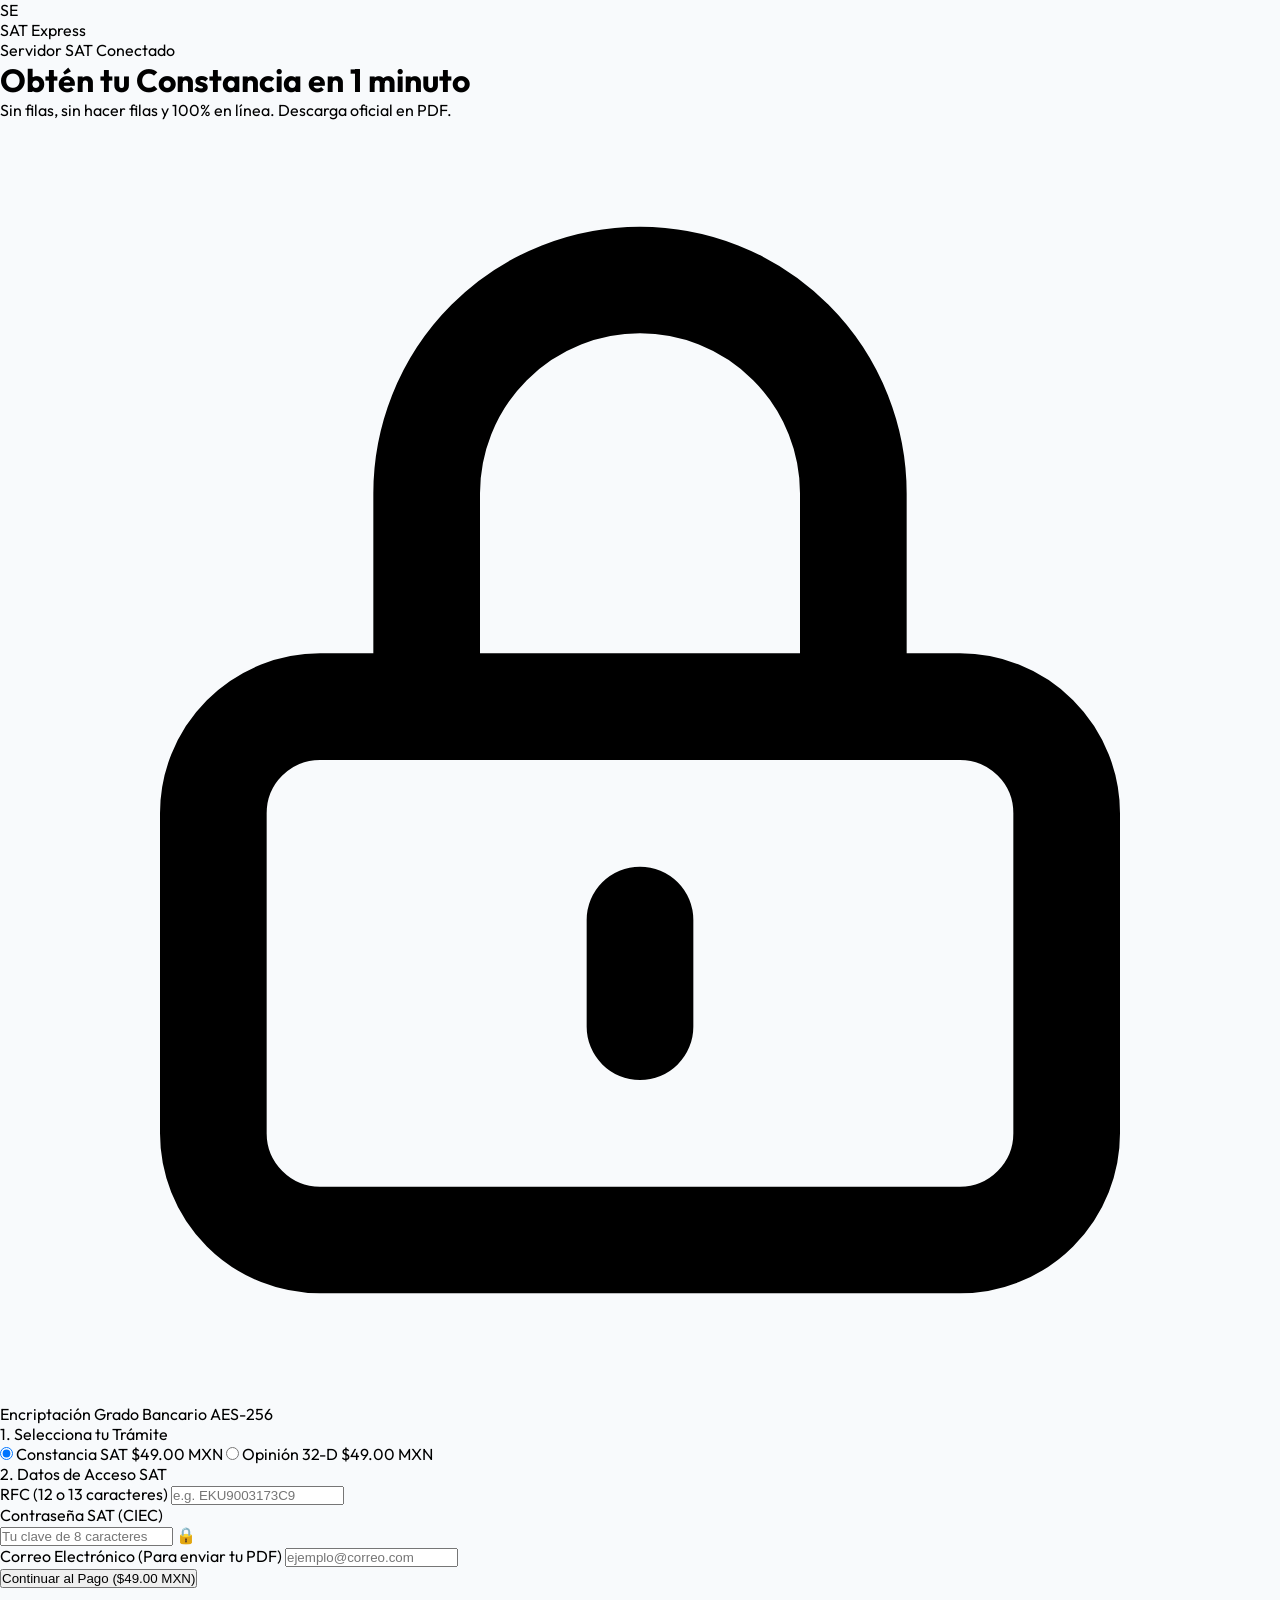
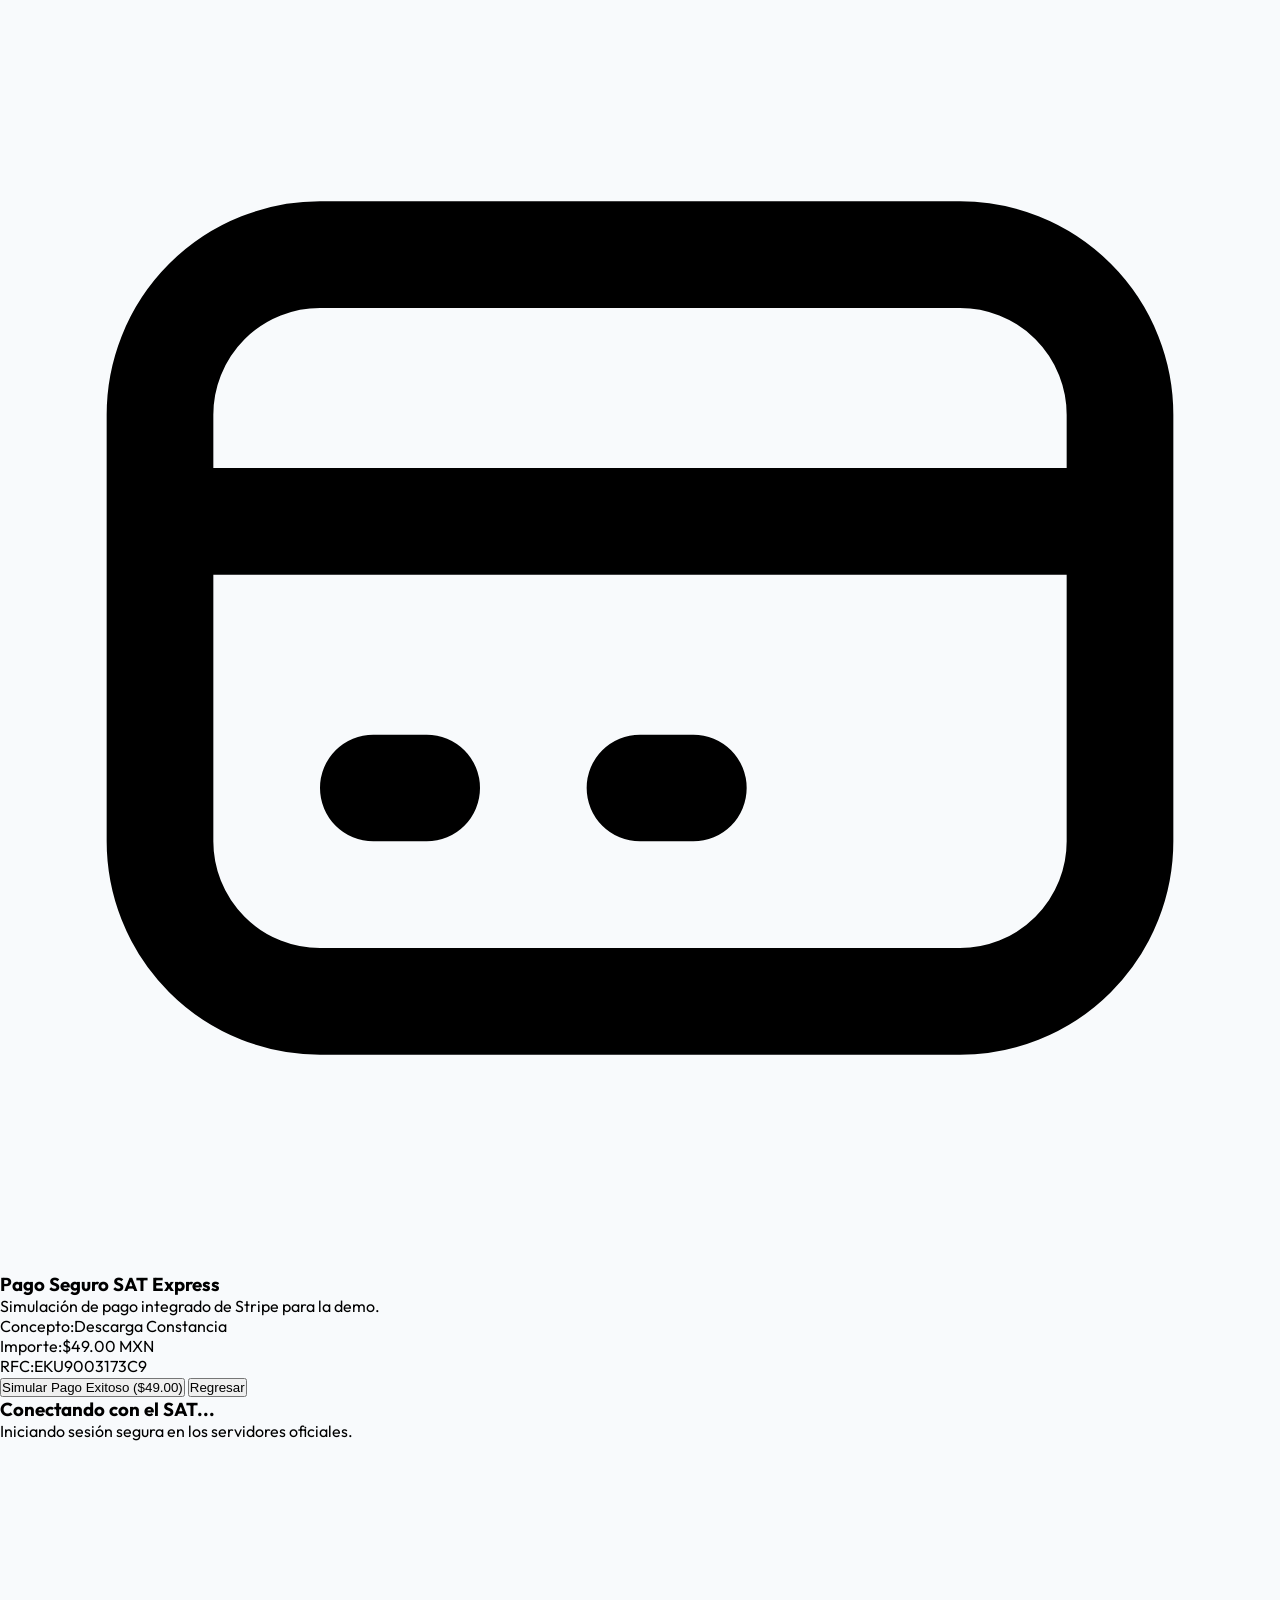
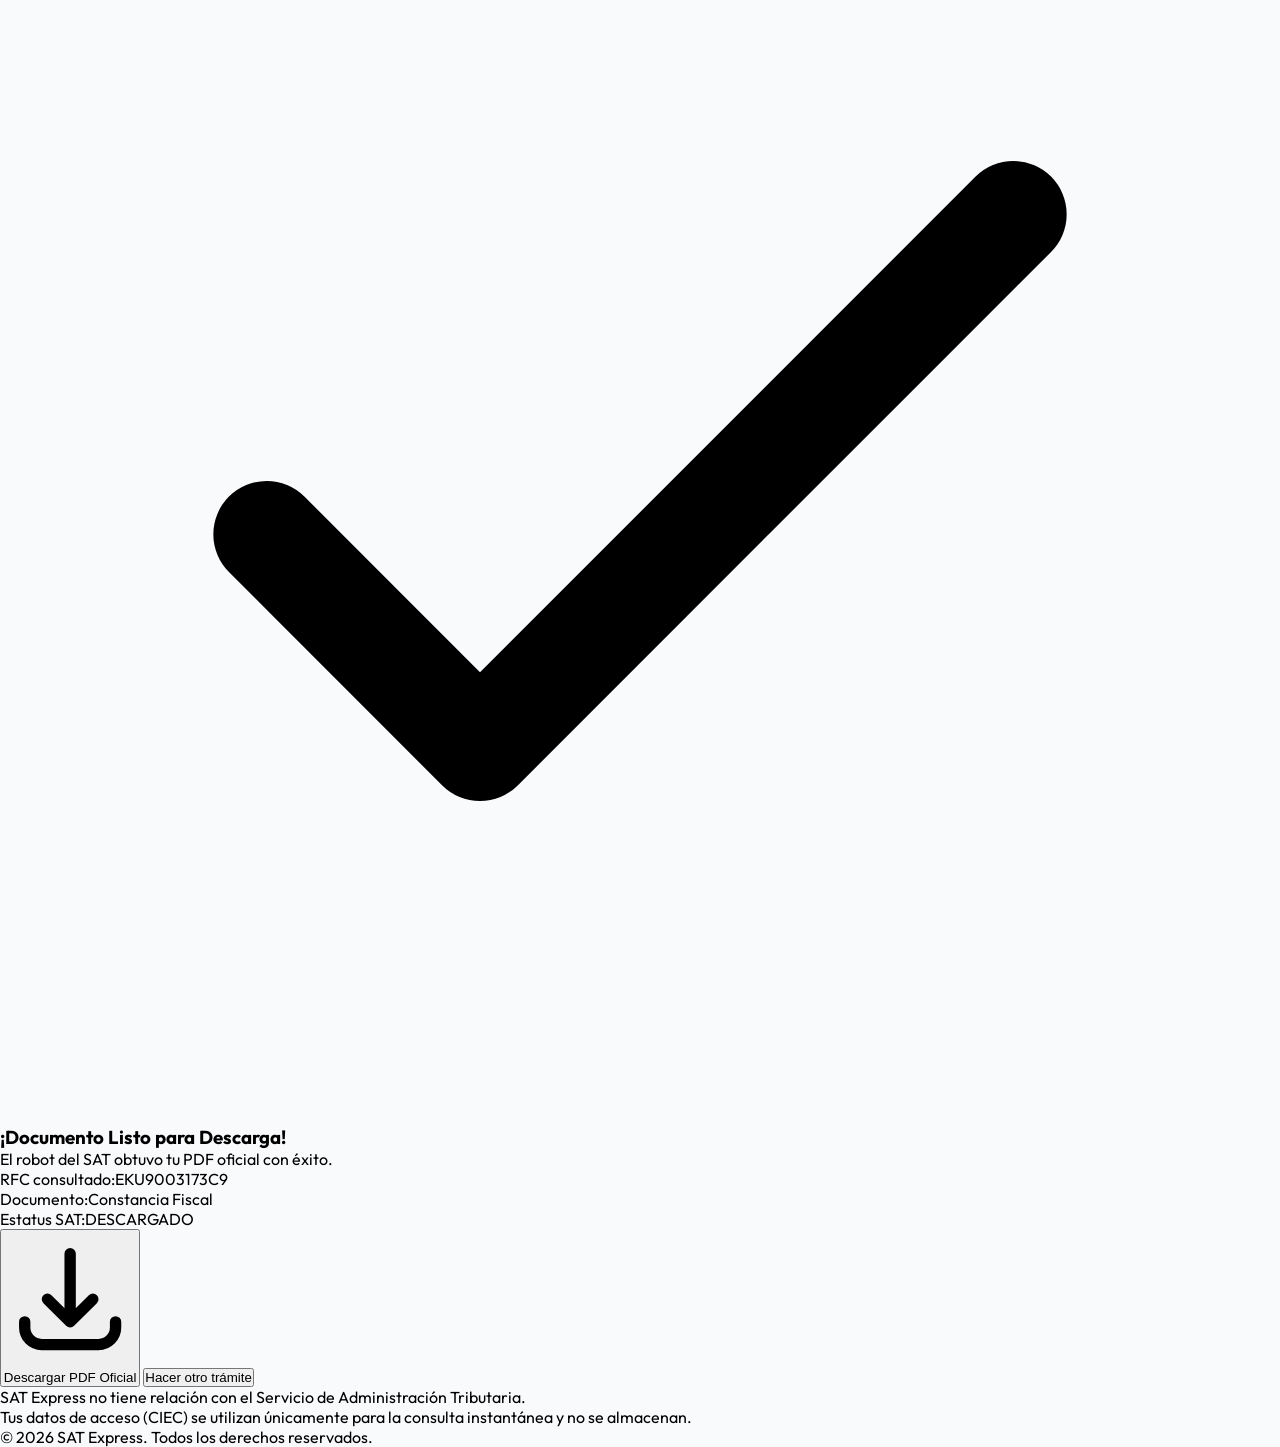
==== sat_express/frontend/index.html @ ab1c5bc6 "Initialize SAT Express B2C mobile-friendly landing and backend service" ====
<!DOCTYPE html>
<html lang="es">
<head>
    <meta charset="UTF-8">
    <meta name="viewport" content="width=device-width, initial-scale=1.0">
    <title>SAT Express - Descarga tu Constancia de Situación Fiscal al instante</title>
    <link href="https://fonts.googleapis.com/css2?family=Outfit:wght@300;400;600;700&display=swap" rel="stylesheet">
    <link rel="stylesheet" href="styles.css">
</head>
<body class="bg-slate-50 text-slate-800 font-sans min-h-screen flex flex-col">

    <!-- Header / Navbar -->
    <header class="bg-white border-b border-slate-200/80 sticky top-0 z-40">
        <div class="max-w-4xl mx-auto px-6 py-4 flex justify-between items-center">
            <div class="flex items-center gap-2">
                <div class="w-8 h-8 rounded-lg bg-blue-900 flex items-center justify-center font-bold text-white text-base">SE</div>
                <span class="font-bold text-slate-900 tracking-tight text-lg">SAT <span class="text-blue-900 font-normal">Express</span></span>
            </div>
            <div class="flex items-center gap-1.5 text-emerald-600 bg-emerald-50 border border-emerald-100 px-3 py-1 rounded-full text-xs font-semibold">
                <span class="w-2 h-2 rounded-full bg-emerald-500 animate-pulse"></span>
                Servidor SAT Conectado
            </div>
        </div>
    </header>

    <!-- Main Container -->
    <main class="flex-1 max-w-lg mx-auto w-full px-6 py-10 flex flex-col justify-center">
        
        <!-- Welcome Hero -->
        <div class="text-center mb-8" id="hero-header">
            <h1 class="text-3xl font-bold text-slate-900 tracking-tight">Obtén tu Constancia en 1 minuto</h1>
            <p class="text-sm text-slate-500 mt-2">Sin filas, sin hacer filas y 100% en línea. Descarga oficial en PDF.</p>
        </div>

        <!-- Wizard Card -->
        <div class="bg-white border border-slate-200/60 rounded-3xl shadow-xl shadow-slate-100 p-6 md:p-8 space-y-6 relative overflow-hidden">
            
            <!-- Secure Badge Banner -->
            <div class="flex items-center justify-center gap-2 text-[10px] text-slate-400 bg-slate-50 border border-slate-100 py-1.5 px-3 rounded-full font-mono">
                <svg class="w-3.5 h-3.5 text-blue-900" fill="none" stroke="currentColor" viewBox="0 0 24 24"><path stroke-linecap="round" stroke-linejoin="round" stroke-width="2" d="M12 15v2m-6 4h12a2 2 0 002-2v-6a2 2 0 00-2-2H6a2 2 0 00-2 2v6a2 2 0 002 2zm10-10V7a4 4 0 00-8 0v4h8z"/></svg>
                Encriptación Grado Bancario AES-256
            </div>

            <!-- Step 1: Select Document and Info -->
            <div id="step-form" class="space-y-4">
                <div class="space-y-2">
                    <label class="text-xs font-semibold text-slate-500 uppercase tracking-wider block">1. Selecciona tu Trámite</label>
                    <div class="grid grid-cols-2 gap-3">
                        <label class="border-2 border-blue-900 bg-blue-50/20 rounded-xl p-3 flex flex-col items-center justify-center cursor-pointer transition text-center select-option" id="label-csf">
                            <input type="radio" name="doc_type" value="csf" checked class="hidden" onchange="toggleDocType('csf')">
                            <span class="font-bold text-slate-950 text-sm">Constancia SAT</span>
                            <span class="text-[10px] text-slate-500 mt-0.5">$49.00 MXN</span>
                        </label>
                        <label class="border border-slate-200 hover:border-blue-900 rounded-xl p-3 flex flex-col items-center justify-center cursor-pointer transition text-center select-option" id="label-opinion">
                            <input type="radio" name="doc_type" value="opinion" class="hidden" onchange="toggleDocType('opinion')">
                            <span class="font-bold text-slate-950 text-sm">Opinión 32-D</span>
                            <span class="text-[10px] text-slate-500 mt-0.5">$49.00 MXN</span>
                        </label>
                    </div>
                </div>

                <div class="space-y-3 pt-2">
                    <label class="text-xs font-semibold text-slate-500 uppercase tracking-wider block">2. Datos de Acceso SAT</label>
                    
                    <div>
                        <label class="text-xs text-slate-600 block mb-1">RFC (12 o 13 caracteres)</label>
                        <input type="text" id="user-rfc" placeholder="e.g. EKU9003173C9" maxlength="13" class="w-full bg-slate-50/50 border border-slate-200 rounded-xl px-4 py-3 text-slate-800 text-sm placeholder-slate-400 focus:outline-none focus:border-blue-900 focus:bg-white transition uppercase font-mono">
                    </div>
                    
                    <div>
                        <label class="text-xs text-slate-600 block mb-1">Contraseña SAT (CIEC)</label>
                        <div class="relative">
                            <input type="password" id="user-ciec" placeholder="Tu clave de 8 caracteres" class="w-full bg-slate-50/50 border border-slate-200 rounded-xl px-4 py-3 text-slate-800 text-sm placeholder-slate-400 focus:outline-none focus:border-blue-900 focus:bg-white transition font-mono">
                            <span class="absolute right-4 top-3 text-slate-400 text-sm" title="Datos encriptados">🔒</span>
                        </div>
                    </div>
                    
                    <div>
                        <label class="text-xs text-slate-600 block mb-1">Correo Electrónico (Para enviar tu PDF)</label>
                        <input type="email" id="user-email" placeholder="ejemplo@correo.com" class="w-full bg-slate-50/50 border border-slate-200 rounded-xl px-4 py-3 text-slate-800 text-sm placeholder-slate-400 focus:outline-none focus:border-blue-900 focus:bg-white transition">
                    </div>
                </div>

                <button onclick="startOrder()" class="w-full py-3.5 bg-blue-900 hover:bg-blue-950 text-white rounded-xl font-semibold text-sm transition shadow-lg shadow-blue-900/10 cursor-pointer block mt-6 text-center">
                    Continuar al Pago ($49.00 MXN)
                </button>
            </div>

            <!-- Step 2: Payment Simulation -->
            <div id="step-payment" class="space-y-6 hidden text-center py-4">
                <div class="w-12 h-12 rounded-full bg-blue-100 flex items-center justify-center mx-auto text-blue-900">
                    <svg class="w-6 h-6" fill="none" stroke="currentColor" viewBox="0 0 24 24"><path stroke-linecap="round" stroke-linejoin="round" stroke-width="2" d="M3 10h18M7 15h1m4 0h1m-7 4h12a3 3 0 003-3V8a3 3 0 00-3-3H6a3 3 0 00-3 3v8a3 3 0 003 3z"/></svg>
                </div>
                <div>
                    <h3 class="font-bold text-slate-900 text-lg">Pago Seguro SAT Express</h3>
                    <p class="text-xs text-slate-400 mt-1">Simulación de pago integrado de Stripe para la demo.</p>
                </div>
                
                <div class="bg-slate-50 border border-slate-200/80 rounded-2xl p-4 text-left font-mono text-xs space-y-2">
                    <div class="flex justify-between"><span class="text-slate-400">Concepto:</span><span class="text-slate-800 font-bold" id="pay-concept">Descarga Constancia</span></div>
                    <div class="flex justify-between"><span class="text-slate-400">Importe:</span><span class="text-emerald-600 font-bold">$49.00 MXN</span></div>
                    <div class="flex justify-between"><span class="text-slate-400">RFC:</span><span class="text-slate-800" id="pay-rfc">EKU9003173C9</span></div>
                </div>

                <div class="space-y-2">
                    <button onclick="triggerPayment()" class="w-full py-3.5 bg-emerald-600 hover:bg-emerald-700 text-white rounded-xl font-semibold text-sm transition shadow-lg shadow-emerald-600/10 cursor-pointer">
                        Simular Pago Exitoso ($49.00)
                    </button>
                    <button onclick="cancelPayment()" class="w-full py-2.5 bg-transparent hover:bg-slate-100 text-slate-500 rounded-xl text-xs font-semibold transition cursor-pointer">
                        Regresar
                    </button>
                </div>
            </div>

            <!-- Step 3: Loading Progress -->
            <div id="step-progress" class="space-y-6 hidden text-center py-6">
                <!-- Spinner -->
                <div class="w-14 h-14 border-4 border-slate-200 border-t-blue-900 rounded-full animate-spin mx-auto"></div>
                
                <div class="space-y-2">
                    <h3 class="font-bold text-slate-900 text-base" id="progress-title">Conectando con el SAT...</h3>
                    <p class="text-xs text-slate-400" id="progress-desc">Iniciando sesión segura en los servidores oficiales.</p>
                </div>
                
                <!-- Simple status bar -->
                <div class="w-full bg-slate-100 rounded-full h-1.5 overflow-hidden">
                    <div id="progress-bar" class="bg-blue-900 h-full w-1/4 transition-all duration-700"></div>
                </div>
            </div>

            <!-- Step 4: Download Ready -->
            <div id="step-success" class="space-y-6 hidden text-center py-4">
                <div class="w-12 h-12 rounded-full bg-emerald-100 flex items-center justify-center mx-auto text-emerald-600">
                    <svg class="w-6 h-6" fill="none" stroke="currentColor" viewBox="0 0 24 24"><path stroke-linecap="round" stroke-linejoin="round" stroke-width="2" d="M5 13l4 4L19 7"/></svg>
                </div>
                <div>
                    <h3 class="font-bold text-slate-900 text-lg">¡Documento Listo para Descarga!</h3>
                    <p class="text-xs text-slate-400 mt-1">El robot del SAT obtuvo tu PDF oficial con éxito.</p>
                </div>

                <div class="bg-slate-50 border border-slate-200/80 rounded-2xl p-4 text-left font-mono text-xs space-y-2">
                    <div class="flex justify-between"><span class="text-slate-400">RFC consultado:</span><span class="text-slate-800" id="success-rfc">EKU9003173C9</span></div>
                    <div class="flex justify-between"><span class="text-slate-400">Documento:</span><span class="text-slate-800 font-bold" id="success-doc">Constancia Fiscal</span></div>
                    <div class="flex justify-between"><span class="text-slate-400">Estatus SAT:</span><span class="text-emerald-600 font-bold">DESCARGADO</span></div>
                </div>

                <div class="space-y-2">
                    <button onclick="downloadResultPdf()" class="w-full py-3.5 bg-blue-900 hover:bg-blue-950 text-white rounded-xl font-semibold text-sm transition shadow-lg shadow-blue-900/10 cursor-pointer flex items-center justify-center gap-2">
                        <svg class="w-4 h-4" fill="none" stroke="currentColor" viewBox="0 0 24 24"><path stroke-linecap="round" stroke-linejoin="round" stroke-width="2" d="M4 16v1a3 3 0 003 3h10a3 3 0 003-3v-1m-4-4l-4 4m0 0l-4-4m4 4V4"/></svg>
                        Descargar PDF Oficial
                    </button>
                    <button onclick="restartFlow()" class="w-full py-2.5 bg-transparent hover:bg-slate-100 text-slate-500 rounded-xl text-xs font-semibold transition cursor-pointer">
                        Hacer otro trámite
                    </button>
                </div>
            </div>

        </div>

        <!-- Footer / Privacy -->
        <footer class="mt-8 text-center text-[10px] text-slate-400 space-y-1">
            <p>SAT Express no tiene relación con el Servicio de Administración Tributaria.</p>
            <p>Tus datos de acceso (CIEC) se utilizan únicamente para la consulta instantánea y no se almacenan.</p>
            <p>&copy; 2026 SAT Express. Todos los derechos reservados.</p>
        </footer>

    </main>

    <script src="app.js"></script>
</body>
</html>
---- sat_express/frontend/styles.css ----
/* General styles for SAT Express - Premium B2C light theme */
:root {
    --font-sans: 'Outfit', -apple-system, BlinkMacSystemFont, "Segoe UI", Roboto, Helvetica, Arial, sans-serif;
}

* {
    box-sizing: border-box;
    margin: 0;
    padding: 0;
}

body {
    font-family: var(--font-sans);
    -webkit-font-smoothing: antialiased;
    background-color: #f8fafc;
}

/* Glass card layout for Fintech feel */
.glass-card {
    background: #ffffff;
    border-radius: 24px;
    transition: all 0.3s ease;
}

.select-option {
    border-color: #e2e8f0;
}

.select-option:hover {
    border-color: #1e3a8a;
    background-color: #f8fafc;
}

/* Spinner custom animation */
@keyframes spin {
    to { transform: rotate(360deg); }
}
.animate-spin {
    animation: spin 1s linear infinite;
}
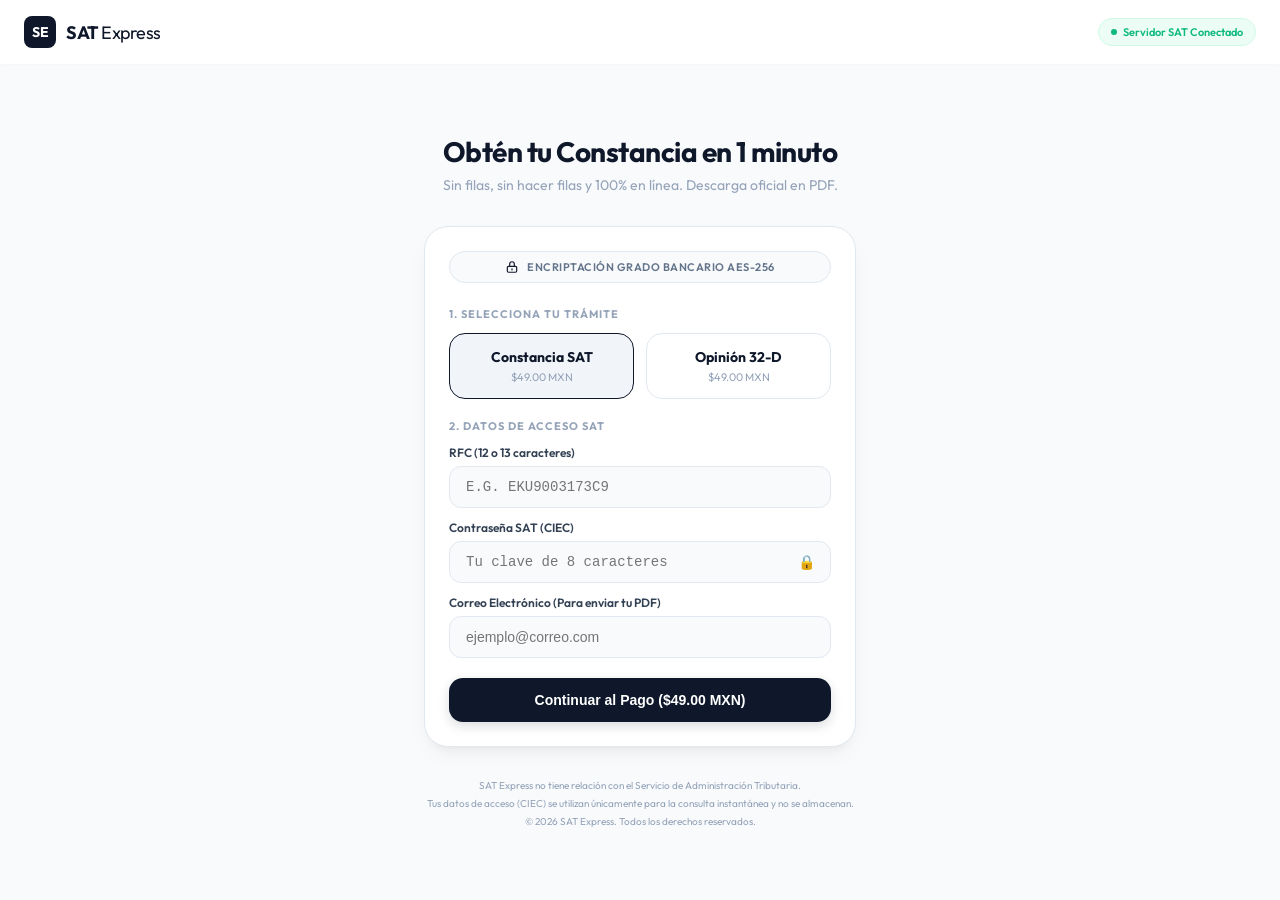
==== commit fe10ef22: "Fix SAT Express design layout by implementing premium Custom Vanilla CSS and absolute SVG dimensions" ====
--- a/sat_express/frontend/index.html
+++ b/sat_express/frontend/index.html
@@ -7,149 +7,147 @@
     <link href="https://fonts.googleapis.com/css2?family=Outfit:wght@300;400;600;700&display=swap" rel="stylesheet">
     <link rel="stylesheet" href="styles.css">
 </head>
-<body class="bg-slate-50 text-slate-800 font-sans min-h-screen flex flex-col">
+<body>
 
     <!-- Header / Navbar -->
-    <header class="bg-white border-b border-slate-200/80 sticky top-0 z-40">
-        <div class="max-w-4xl mx-auto px-6 py-4 flex justify-between items-center">
-            <div class="flex items-center gap-2">
-                <div class="w-8 h-8 rounded-lg bg-blue-900 flex items-center justify-center font-bold text-white text-base">SE</div>
-                <span class="font-bold text-slate-900 tracking-tight text-lg">SAT <span class="text-blue-900 font-normal">Express</span></span>
+    <header class="header">
+        <div class="header-container">
+            <div class="logo-area">
+                <div class="logo-icon">SE</div>
+                <span class="logo-text">SAT <span class="logo-subtext">Express</span></span>
             </div>
-            <div class="flex items-center gap-1.5 text-emerald-600 bg-emerald-50 border border-emerald-100 px-3 py-1 rounded-full text-xs font-semibold">
-                <span class="w-2 h-2 rounded-full bg-emerald-500 animate-pulse"></span>
+            <div class="status-badge">
+                <span class="status-dot"></span>
                 Servidor SAT Conectado
             </div>
         </div>
     </header>
 
     <!-- Main Container -->
-    <main class="flex-1 max-w-lg mx-auto w-full px-6 py-10 flex flex-col justify-center">
+    <main class="main-content">
         
         <!-- Welcome Hero -->
-        <div class="text-center mb-8" id="hero-header">
-            <h1 class="text-3xl font-bold text-slate-900 tracking-tight">Obtén tu Constancia en 1 minuto</h1>
-            <p class="text-sm text-slate-500 mt-2">Sin filas, sin hacer filas y 100% en línea. Descarga oficial en PDF.</p>
+        <div class="hero" id="hero-header">
+            <h1>Obtén tu Constancia en 1 minuto</h1>
+            <p>Sin filas, sin hacer filas y 100% en línea. Descarga oficial en PDF.</p>
         </div>
 
         <!-- Wizard Card -->
-        <div class="bg-white border border-slate-200/60 rounded-3xl shadow-xl shadow-slate-100 p-6 md:p-8 space-y-6 relative overflow-hidden">
+        <div class="wizard-card">
             
             <!-- Secure Badge Banner -->
-            <div class="flex items-center justify-center gap-2 text-[10px] text-slate-400 bg-slate-50 border border-slate-100 py-1.5 px-3 rounded-full font-mono">
-                <svg class="w-3.5 h-3.5 text-blue-900" fill="none" stroke="currentColor" viewBox="0 0 24 24"><path stroke-linecap="round" stroke-linejoin="round" stroke-width="2" d="M12 15v2m-6 4h12a2 2 0 002-2v-6a2 2 0 00-2-2H6a2 2 0 00-2 2v6a2 2 0 002 2zm10-10V7a4 4 0 00-8 0v4h8z"/></svg>
+            <div class="secure-banner">
+                <svg class="icon-secure" fill="none" stroke="currentColor" viewBox="0 0 24 24"><path stroke-linecap="round" stroke-linejoin="round" stroke-width="2" d="M12 15v2m-6 4h12a2 2 0 002-2v-6a2 2 0 00-2-2H6a2 2 0 00-2 2v6a2 2 0 002 2zm10-10V7a4 4 0 00-8 0v4h8z"/></svg>
                 Encriptación Grado Bancario AES-256
             </div>
 
             <!-- Step 1: Select Document and Info -->
-            <div id="step-form" class="space-y-4">
-                <div class="space-y-2">
-                    <label class="text-xs font-semibold text-slate-500 uppercase tracking-wider block">1. Selecciona tu Trámite</label>
-                    <div class="grid grid-cols-2 gap-3">
-                        <label class="border-2 border-blue-900 bg-blue-50/20 rounded-xl p-3 flex flex-col items-center justify-center cursor-pointer transition text-center select-option" id="label-csf">
-                            <input type="radio" name="doc_type" value="csf" checked class="hidden" onchange="toggleDocType('csf')">
-                            <span class="font-bold text-slate-950 text-sm">Constancia SAT</span>
-                            <span class="text-[10px] text-slate-500 mt-0.5">$49.00 MXN</span>
+            <div id="step-form" class="step-container">
+                <div class="form-group">
+                    <label class="group-title">1. Selecciona tu Trámite</label>
+                    <div class="grid-options">
+                        <label class="select-option active" id="label-csf">
+                            <input type="radio" name="doc_type" value="csf" checked onchange="toggleDocType('csf')">
+                            <span class="option-title">Constancia SAT</span>
+                            <span class="option-price">$49.00 MXN</span>
                         </label>
-                        <label class="border border-slate-200 hover:border-blue-900 rounded-xl p-3 flex flex-col items-center justify-center cursor-pointer transition text-center select-option" id="label-opinion">
-                            <input type="radio" name="doc_type" value="opinion" class="hidden" onchange="toggleDocType('opinion')">
-                            <span class="font-bold text-slate-950 text-sm">Opinión 32-D</span>
-                            <span class="text-[10px] text-slate-500 mt-0.5">$49.00 MXN</span>
+                        <label class="select-option" id="label-opinion">
+                            <input type="radio" name="doc_type" value="opinion" onchange="toggleDocType('opinion')">
+                            <span class="option-title">Opinión 32-D</span>
+                            <span class="option-price">$49.00 MXN</span>
                         </label>
                     </div>
                 </div>
 
-                <div class="space-y-3 pt-2">
-                    <label class="text-xs font-semibold text-slate-500 uppercase tracking-wider block">2. Datos de Acceso SAT</label>
+                <div class="form-group">
+                    <label class="group-title">2. Datos de Acceso SAT</label>
                     
-                    <div>
-                        <label class="text-xs text-slate-600 block mb-1">RFC (12 o 13 caracteres)</label>
-                        <input type="text" id="user-rfc" placeholder="e.g. EKU9003173C9" maxlength="13" class="w-full bg-slate-50/50 border border-slate-200 rounded-xl px-4 py-3 text-slate-800 text-sm placeholder-slate-400 focus:outline-none focus:border-blue-900 focus:bg-white transition uppercase font-mono">
+                    <div class="input-field">
+                        <label>RFC (12 o 13 caracteres)</label>
+                        <input type="text" id="user-rfc" placeholder="e.g. EKU9003173C9" maxlength="13" class="input-text uppercase font-mono">
                     </div>
                     
-                    <div>
-                        <label class="text-xs text-slate-600 block mb-1">Contraseña SAT (CIEC)</label>
-                        <div class="relative">
-                            <input type="password" id="user-ciec" placeholder="Tu clave de 8 caracteres" class="w-full bg-slate-50/50 border border-slate-200 rounded-xl px-4 py-3 text-slate-800 text-sm placeholder-slate-400 focus:outline-none focus:border-blue-900 focus:bg-white transition font-mono">
-                            <span class="absolute right-4 top-3 text-slate-400 text-sm" title="Datos encriptados">🔒</span>
+                    <div class="input-field">
+                        <label>Contraseña SAT (CIEC)</label>
+                        <div class="password-wrapper">
+                            <input type="password" id="user-ciec" placeholder="Tu clave de 8 caracteres" class="input-text font-mono">
+                            <span class="lock-icon">🔒</span>
                         </div>
                     </div>
                     
-                    <div>
-                        <label class="text-xs text-slate-600 block mb-1">Correo Electrónico (Para enviar tu PDF)</label>
-                        <input type="email" id="user-email" placeholder="ejemplo@correo.com" class="w-full bg-slate-50/50 border border-slate-200 rounded-xl px-4 py-3 text-slate-800 text-sm placeholder-slate-400 focus:outline-none focus:border-blue-900 focus:bg-white transition">
+                    <div class="input-field">
+                        <label>Correo Electrónico (Para enviar tu PDF)</label>
+                        <input type="email" id="user-email" placeholder="ejemplo@correo.com" class="input-text">
                     </div>
                 </div>
 
-                <button onclick="startOrder()" class="w-full py-3.5 bg-blue-900 hover:bg-blue-950 text-white rounded-xl font-semibold text-sm transition shadow-lg shadow-blue-900/10 cursor-pointer block mt-6 text-center">
+                <button onclick="startOrder()" class="btn btn-primary">
                     Continuar al Pago ($49.00 MXN)
                 </button>
             </div>
 
             <!-- Step 2: Payment Simulation -->
-            <div id="step-payment" class="space-y-6 hidden text-center py-4">
-                <div class="w-12 h-12 rounded-full bg-blue-100 flex items-center justify-center mx-auto text-blue-900">
-                    <svg class="w-6 h-6" fill="none" stroke="currentColor" viewBox="0 0 24 24"><path stroke-linecap="round" stroke-linejoin="round" stroke-width="2" d="M3 10h18M7 15h1m4 0h1m-7 4h12a3 3 0 003-3V8a3 3 0 00-3-3H6a3 3 0 00-3 3v8a3 3 0 003 3z"/></svg>
+            <div id="step-payment" class="step-container hidden text-center">
+                <div class="payment-icon-wrapper">
+                    <svg class="icon-large" fill="none" stroke="currentColor" viewBox="0 0 24 24"><path stroke-linecap="round" stroke-linejoin="round" stroke-width="2" d="M3 10h18M7 15h1m4 0h1m-7 4h12a3 3 0 003-3V8a3 3 0 00-3-3H6a3 3 0 00-3 3v8a3 3 0 003 3z"/></svg>
                 </div>
-                <div>
-                    <h3 class="font-bold text-slate-900 text-lg">Pago Seguro SAT Express</h3>
-                    <p class="text-xs text-slate-400 mt-1">Simulación de pago integrado de Stripe para la demo.</p>
+                <div class="step-header">
+                    <h3>Pago Seguro SAT Express</h3>
+                    <p>Simulación de pago integrado de Stripe para la demo.</p>
                 </div>
                 
-                <div class="bg-slate-50 border border-slate-200/80 rounded-2xl p-4 text-left font-mono text-xs space-y-2">
-                    <div class="flex justify-between"><span class="text-slate-400">Concepto:</span><span class="text-slate-800 font-bold" id="pay-concept">Descarga Constancia</span></div>
-                    <div class="flex justify-between"><span class="text-slate-400">Importe:</span><span class="text-emerald-600 font-bold">$49.00 MXN</span></div>
-                    <div class="flex justify-between"><span class="text-slate-400">RFC:</span><span class="text-slate-800" id="pay-rfc">EKU9003173C9</span></div>
+                <div class="summary-box font-mono">
+                    <div class="summary-row"><span class="label">Concepto:</span><span class="val font-bold" id="pay-concept">Descarga Constancia</span></div>
+                    <div class="summary-row"><span class="label">Importe:</span><span class="val text-emerald font-bold">$49.00 MXN</span></div>
+                    <div class="summary-row"><span class="label">RFC:</span><span class="val" id="pay-rfc">EKU9003173C9</span></div>
                 </div>
 
-                <div class="space-y-2">
-                    <button onclick="triggerPayment()" class="w-full py-3.5 bg-emerald-600 hover:bg-emerald-700 text-white rounded-xl font-semibold text-sm transition shadow-lg shadow-emerald-600/10 cursor-pointer">
+                <div class="action-buttons">
+                    <button onclick="triggerPayment()" class="btn btn-success">
                         Simular Pago Exitoso ($49.00)
                     </button>
-                    <button onclick="cancelPayment()" class="w-full py-2.5 bg-transparent hover:bg-slate-100 text-slate-500 rounded-xl text-xs font-semibold transition cursor-pointer">
+                    <button onclick="cancelPayment()" class="btn btn-link">
                         Regresar
                     </button>
                 </div>
             </div>
 
             <!-- Step 3: Loading Progress -->
-            <div id="step-progress" class="space-y-6 hidden text-center py-6">
-                <!-- Spinner -->
-                <div class="w-14 h-14 border-4 border-slate-200 border-t-blue-900 rounded-full animate-spin mx-auto"></div>
+            <div id="step-progress" class="step-container hidden text-center py-6">
+                <div class="spinner"></div>
                 
-                <div class="space-y-2">
-                    <h3 class="font-bold text-slate-900 text-base" id="progress-title">Conectando con el SAT...</h3>
-                    <p class="text-xs text-slate-400" id="progress-desc">Iniciando sesión segura en los servidores oficiales.</p>
+                <div class="step-header">
+                    <h3 id="progress-title">Conectando con el SAT...</h3>
+                    <p id="progress-desc">Iniciando sesión segura en los servidores oficiales.</p>
                 </div>
                 
-                <!-- Simple status bar -->
-                <div class="w-full bg-slate-100 rounded-full h-1.5 overflow-hidden">
-                    <div id="progress-bar" class="bg-blue-900 h-full w-1/4 transition-all duration-700"></div>
+                <div class="progress-track">
+                    <div id="progress-bar" class="progress-fill"></div>
                 </div>
             </div>
 
             <!-- Step 4: Download Ready -->
-            <div id="step-success" class="space-y-6 hidden text-center py-4">
-                <div class="w-12 h-12 rounded-full bg-emerald-100 flex items-center justify-center mx-auto text-emerald-600">
-                    <svg class="w-6 h-6" fill="none" stroke="currentColor" viewBox="0 0 24 24"><path stroke-linecap="round" stroke-linejoin="round" stroke-width="2" d="M5 13l4 4L19 7"/></svg>
+            <div id="step-success" class="step-container hidden text-center">
+                <div class="success-icon-wrapper">
+                    <svg class="icon-large" fill="none" stroke="currentColor" viewBox="0 0 24 24"><path stroke-linecap="round" stroke-linejoin="round" stroke-width="2" d="M5 13l4 4L19 7"/></svg>
                 </div>
-                <div>
-                    <h3 class="font-bold text-slate-900 text-lg">¡Documento Listo para Descarga!</h3>
-                    <p class="text-xs text-slate-400 mt-1">El robot del SAT obtuvo tu PDF oficial con éxito.</p>
+                <div class="step-header">
+                    <h3>¡Documento Listo para Descarga!</h3>
+                    <p>El robot del SAT obtuvo tu PDF oficial con éxito.</p>
                 </div>
 
-                <div class="bg-slate-50 border border-slate-200/80 rounded-2xl p-4 text-left font-mono text-xs space-y-2">
-                    <div class="flex justify-between"><span class="text-slate-400">RFC consultado:</span><span class="text-slate-800" id="success-rfc">EKU9003173C9</span></div>
-                    <div class="flex justify-between"><span class="text-slate-400">Documento:</span><span class="text-slate-800 font-bold" id="success-doc">Constancia Fiscal</span></div>
-                    <div class="flex justify-between"><span class="text-slate-400">Estatus SAT:</span><span class="text-emerald-600 font-bold">DESCARGADO</span></div>
+                <div class="summary-box font-mono">
+                    <div class="summary-row"><span class="label">RFC consultado:</span><span class="val" id="success-rfc">EKU9003173C9</span></div>
+                    <div class="summary-row"><span class="label">Documento:</span><span class="val font-bold" id="success-doc">Constancia Fiscal</span></div>
+                    <div class="summary-row"><span class="label">Estatus SAT:</span><span class="val text-emerald font-bold">DESCARGADO</span></div>
                 </div>
 
-                <div class="space-y-2">
-                    <button onclick="downloadResultPdf()" class="w-full py-3.5 bg-blue-900 hover:bg-blue-950 text-white rounded-xl font-semibold text-sm transition shadow-lg shadow-blue-900/10 cursor-pointer flex items-center justify-center gap-2">
-                        <svg class="w-4 h-4" fill="none" stroke="currentColor" viewBox="0 0 24 24"><path stroke-linecap="round" stroke-linejoin="round" stroke-width="2" d="M4 16v1a3 3 0 003 3h10a3 3 0 003-3v-1m-4-4l-4 4m0 0l-4-4m4 4V4"/></svg>
+                <div class="action-buttons">
+                    <button onclick="downloadResultPdf()" class="btn btn-primary btn-icon">
+                        <svg class="icon-small" fill="none" stroke="currentColor" viewBox="0 0 24 24"><path stroke-linecap="round" stroke-linejoin="round" stroke-width="2" d="M4 16v1a3 3 0 003 3h10a3 3 0 003-3v-1m-4-4l-4 4m0 0l-4-4m4 4V4"/></svg>
                         Descargar PDF Oficial
                     </button>
-                    <button onclick="restartFlow()" class="w-full py-2.5 bg-transparent hover:bg-slate-100 text-slate-500 rounded-xl text-xs font-semibold transition cursor-pointer">
+                    <button onclick="restartFlow()" class="btn btn-link">
                         Hacer otro trámite
                     </button>
                 </div>
@@ -158,7 +156,7 @@
         </div>
 
         <!-- Footer / Privacy -->
-        <footer class="mt-8 text-center text-[10px] text-slate-400 space-y-1">
+        <footer class="footer">
             <p>SAT Express no tiene relación con el Servicio de Administración Tributaria.</p>
             <p>Tus datos de acceso (CIEC) se utilizan únicamente para la consulta instantánea y no se almacenan.</p>
             <p>&copy; 2026 SAT Express. Todos los derechos reservados.</p>
@@ -168,4 +166,4 @@
 
     <script src="app.js"></script>
 </body>
-</html>
+</html>
--- a/sat_express/frontend/styles.css
+++ b/sat_express/frontend/styles.css
@@ -1,6 +1,17 @@
-/* General styles for SAT Express - Premium B2C light theme */
+/* SAT Express - Premium B2C Custom Vanilla CSS */
+
 :root {
     --font-sans: 'Outfit', -apple-system, BlinkMacSystemFont, "Segoe UI", Roboto, Helvetica, Arial, sans-serif;
+    --color-primary: #0f172a;
+    --color-primary-hover: #1e293b;
+    --color-success: #10b981;
+    --color-success-hover: #059669;
+    --color-bg: #f8fafc;
+    --color-card: #ffffff;
+    --color-border: #e2e8f0;
+    --color-text: #334155;
+    --color-text-dark: #0f172a;
+    --color-text-light: #94a3b8;
 }
 
 * {
@@ -11,30 +22,449 @@
 
 body {
     font-family: var(--font-sans);
+    background-color: var(--color-bg);
+    color: var(--color-text);
     -webkit-font-smoothing: antialiased;
+    min-height: 100vh;
+    display: flex;
+    flex-direction: column;
+}
+
+/* Header Styles */
+.header {
+    background-color: var(--color-card);
+    border-b: 1px solid var(--color-border);
+    padding: 16px 24px;
+    position: sticky;
+    top: 0;
+    z-index: 40;
+    box-shadow: 0 1px 3px rgba(0, 0, 0, 0.02);
+}
+
+.header-container {
+    max-w: 480px;
+    margin: 0 auto;
+    display: flex;
+    justify-content: space-between;
+    align-items: center;
+}
+
+.logo-area {
+    display: flex;
+    align-items: center;
+    gap: 10px;
+}
+
+.logo-icon {
+    width: 32px;
+    height: 32px;
+    background-color: var(--color-primary);
+    border-radius: 8px;
+    display: flex;
+    align-items: center;
+    justify-content: center;
+    font-weight: 700;
+    color: #ffffff;
+    font-size: 14px;
+}
+
+.logo-text {
+    font-weight: 700;
+    color: var(--color-text-dark);
+    font-size: 18px;
+    letter-spacing: -0.5px;
+}
+
+.logo-subtext {
+    color: var(--color-primary);
+    font-weight: 400;
+}
+
+.status-badge {
+    display: flex;
+    align-items: center;
+    gap: 6px;
+    background-color: #ecfdf5;
+    border: 1px solid #d1fae5;
+    padding: 6px 12px;
+    border-radius: 9999px;
+    font-size: 11px;
+    font-weight: 600;
+    color: var(--color-success);
+}
+
+.status-dot {
+    width: 6px;
+    height: 6px;
+    background-color: var(--color-success);
+    border-radius: 50%;
+    display: inline-block;
+    animation: pulse 2s infinite;
+}
+
+@keyframes pulse {
+    0% { opacity: 0.4; }
+    50% { opacity: 1; }
+    100% { opacity: 0.4; }
+}
+
+/* Main Content & Hero */
+.main-content {
+    flex: 1;
+    max-width: 480px;
+    width: 100%;
+    margin: 0 auto;
+    padding: 40px 24px;
+    display: flex;
+    flex-direction: column;
+    justify-content: center;
+}
+
+.hero {
+    text-align: center;
+    margin-bottom: 32px;
+}
+
+.hero h1 {
+    font-size: 28px;
+    font-weight: 700;
+    color: var(--color-text-dark);
+    letter-spacing: -0.5px;
+    line-height: 1.2;
+}
+
+.hero p {
+    font-size: 14px;
+    color: var(--color-text-light);
+    margin-top: 8px;
+}
+
+/* Wizard Card */
+.wizard-card {
+    background-color: var(--color-card);
+    border: 1px solid var(--color-border);
+    border-radius: 24px;
+    box-shadow: 0 10px 25px -5px rgba(0, 0, 0, 0.05), 0 8px 10px -6px rgba(0, 0, 0, 0.05);
+    padding: 24px;
+    display: flex;
+    flex-direction: column;
+    gap: 24px;
+}
+
+/* Secure Banner */
+.secure-banner {
+    display: flex;
+    align-items: center;
+    justify-content: center;
+    gap: 8px;
+    font-size: 11px;
+    font-weight: 600;
+    color: #64748b;
     background-color: #f8fafc;
-}
-
-/* Glass card layout for Fintech feel */
-.glass-card {
-    background: #ffffff;
-    border-radius: 24px;
-    transition: all 0.3s ease;
+    border: 1px solid var(--color-border);
+    padding: 8px 16px;
+    border-radius: 9999px;
+    text-transform: uppercase;
+    letter-spacing: 0.5px;
+}
+
+.icon-secure {
+    width: 14px;
+    height: 14px;
+    color: var(--color-primary);
+}
+
+/* Form Styles */
+.step-container {
+    display: flex;
+    flex-direction: column;
+    gap: 20px;
+}
+
+.hidden {
+    display: none !important;
+}
+
+.form-group {
+    display: flex;
+    flex-direction: column;
+    gap: 12px;
+}
+
+.group-title {
+    font-size: 11px;
+    font-weight: 700;
+    color: var(--color-text-light);
+    text-transform: uppercase;
+    letter-spacing: 1px;
+}
+
+/* Custom Radio Option Grid */
+.grid-options {
+    display: grid;
+    grid-template-columns: 1fr 1fr;
+    gap: 12px;
 }
 
 .select-option {
-    border-color: #e2e8f0;
-}
-
-.select-option:hover {
-    border-color: #1e3a8a;
+    border: 1.5px solid var(--color-border);
+    border-radius: 16px;
+    padding: 14px;
+    display: flex;
+    flex-direction: column;
+    align-items: center;
+    justify-content: center;
+    cursor: pointer;
+    transition: all 0.2s ease;
+    user-select: none;
+}
+
+.select-option input[type="radio"] {
+    display: none;
+}
+
+.select-option.active {
+    border-color: var(--color-primary);
+    background-color: #f1f5f9;
+}
+
+.option-title {
+    font-size: 14px;
+    font-weight: 700;
+    color: var(--color-text-dark);
+}
+
+.option-price {
+    font-size: 11px;
+    color: var(--color-text-light);
+    margin-top: 4px;
+}
+
+/* Input Fields */
+.input-field {
+    display: flex;
+    flex-direction: column;
+    gap: 6px;
+}
+
+.input-field label {
+    font-size: 12px;
+    font-weight: 600;
+    color: var(--color-text);
+}
+
+.input-text {
+    width: 100%;
     background-color: #f8fafc;
-}
-
-/* Spinner custom animation */
+    border: 1.5px solid var(--color-border);
+    border-radius: 12px;
+    padding: 12px 16px;
+    font-size: 14px;
+    color: var(--color-text-dark);
+    outline: none;
+    transition: all 0.2s ease;
+}
+
+.input-text:focus {
+    border-color: var(--color-primary);
+    background-color: #ffffff;
+}
+
+.font-mono {
+    font-family: Courier, monospace;
+}
+
+.uppercase {
+    text-transform: uppercase;
+}
+
+.password-wrapper {
+    position: relative;
+    display: flex;
+    align-items: center;
+}
+
+.lock-icon {
+    position: absolute;
+    right: 16px;
+    font-size: 14px;
+    user-select: none;
+}
+
+/* Buttons */
+.btn {
+    width: 100%;
+    padding: 14px 20px;
+    border-radius: 14px;
+    font-size: 14px;
+    font-weight: 700;
+    border: none;
+    cursor: pointer;
+    transition: all 0.2s ease;
+    display: flex;
+    align-items: center;
+    justify-content: center;
+    gap: 8px;
+}
+
+.btn-primary {
+    background-color: var(--color-primary);
+    color: #ffffff;
+    box-shadow: 0 4px 12px rgba(15, 23, 42, 0.15);
+}
+
+.btn-primary:hover {
+    background-color: var(--color-primary-hover);
+}
+
+.btn-success {
+    background-color: var(--color-success);
+    color: #ffffff;
+    box-shadow: 0 4px 12px rgba(16, 185, 129, 0.15);
+}
+
+.btn-success:hover {
+    background-color: var(--color-success-hover);
+}
+
+.btn-link {
+    background-color: transparent;
+    color: var(--color-text-light);
+    font-size: 12px;
+    padding: 8px;
+}
+
+.btn-link:hover {
+    color: var(--color-text-dark);
+}
+
+/* Payment / Success Details */
+.text-center {
+    text-align: center;
+}
+
+.payment-icon-wrapper, .success-icon-wrapper {
+    width: 48px;
+    height: 48px;
+    border-radius: 50%;
+    margin: 0 auto 16px;
+    display: flex;
+    align-items: center;
+    justify-content: center;
+}
+
+.payment-icon-wrapper {
+    background-color: #eff6ff;
+    color: #2563eb;
+}
+
+.success-icon-wrapper {
+    background-color: #ecfdf5;
+    color: var(--color-success);
+}
+
+.icon-large {
+    width: 24px;
+    height: 24px;
+}
+
+.icon-small {
+    width: 16px;
+    height: 16px;
+}
+
+.step-header h3 {
+    font-size: 18px;
+    font-weight: 700;
+    color: var(--color-text-dark);
+}
+
+.step-header p {
+    font-size: 12px;
+    color: var(--color-text-light);
+    margin-top: 4px;
+}
+
+.summary-box {
+    background-color: #f8fafc;
+    border: 1px solid var(--color-border);
+    border-radius: 16px;
+    padding: 16px;
+    display: flex;
+    flex-direction: column;
+    gap: 8px;
+    font-size: 12px;
+}
+
+.summary-row {
+    display: flex;
+    justify-content: space-between;
+    align-items: center;
+}
+
+.summary-row .label {
+    color: var(--color-text-light);
+}
+
+.summary-row .val {
+    color: var(--color-text-dark);
+}
+
+.font-bold {
+    font-weight: 700;
+}
+
+.text-emerald {
+    color: var(--color-success);
+}
+
+.action-buttons {
+    display: flex;
+    flex-direction: column;
+    gap: 8px;
+}
+
+/* Spinner Custom Animation */
+.spinner {
+    width: 48px;
+    height: 48px;
+    border: 4px solid #f1f5f9;
+    border-top: 4px solid var(--color-primary);
+    border-radius: 50%;
+    margin: 0 auto 16px;
+    animation: spin 1s linear infinite;
+}
+
 @keyframes spin {
     to { transform: rotate(360deg); }
 }
-.animate-spin {
-    animation: spin 1s linear infinite;
-}
+
+/* Progress Bar */
+.progress-track {
+    width: 100%;
+    background-color: #f1f5f9;
+    border-radius: 9999px;
+    height: 6px;
+    overflow: hidden;
+    margin-top: 12px;
+}
+
+.progress-fill {
+    height: 100%;
+    background-color: var(--color-primary);
+    width: 25%;
+    border-radius: 9999px;
+    transition: width 0.6s cubic-bezier(0.4, 0, 0.2, 1);
+}
+
+/* Footer */
+.footer {
+    margin-top: 32px;
+    text-align: center;
+    font-size: 10px;
+    color: var(--color-text-light);
+    display: flex;
+    flex-direction: column;
+    gap: 4px;
+    line-height: 1.4;
+}
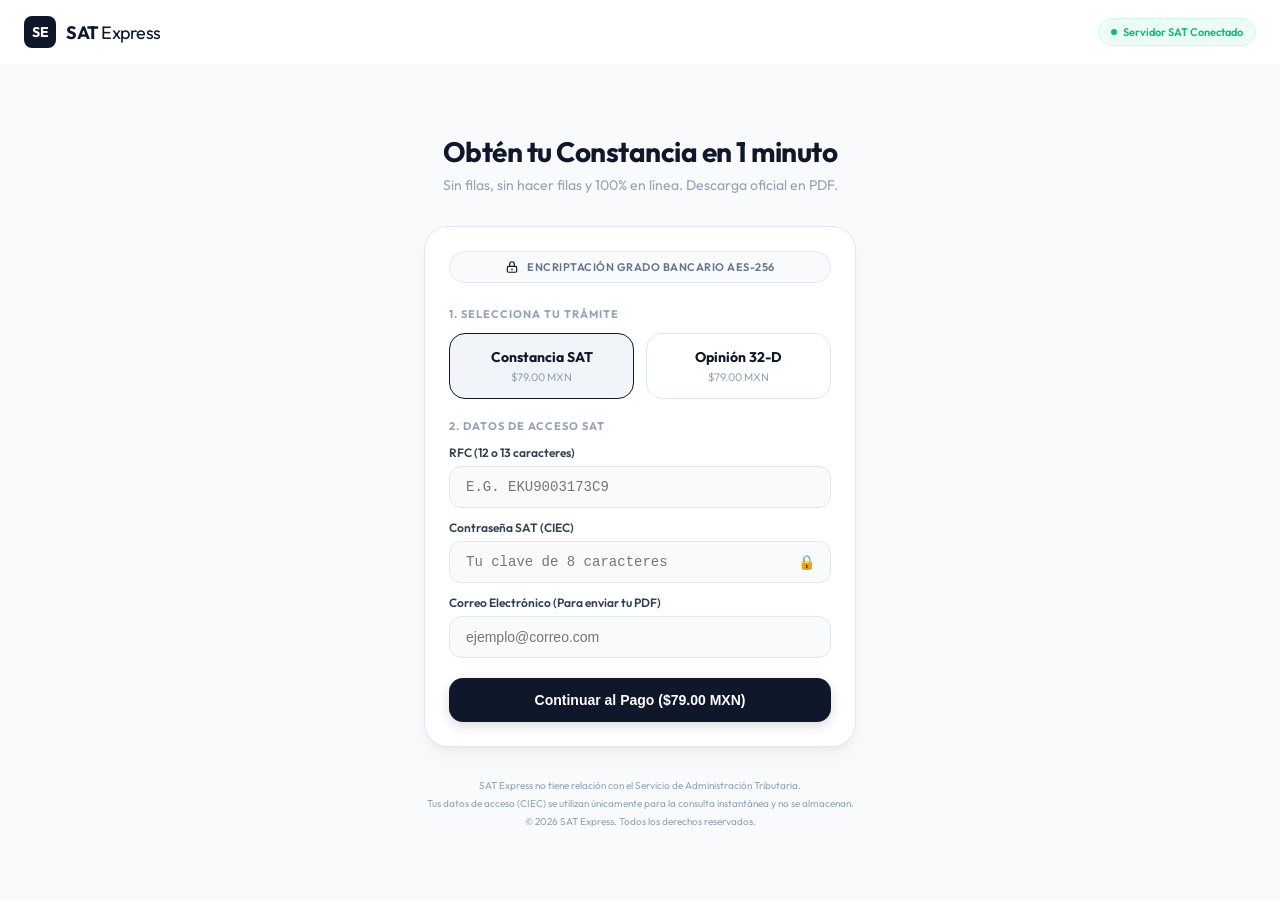
==== commit 1152559b: "Set final launch price to $79.00 MXN in both frontend and Stripe backend configuration" ====
--- a/sat_express/frontend/index.html
+++ b/sat_express/frontend/index.html
@@ -49,12 +49,12 @@
                         <label class="select-option active" id="label-csf">
                             <input type="radio" name="doc_type" value="csf" checked onchange="toggleDocType('csf')">
                             <span class="option-title">Constancia SAT</span>
-                            <span class="option-price">$49.00 MXN</span>
+                            <span class="option-price">$79.00 MXN</span>
                         </label>
                         <label class="select-option" id="label-opinion">
                             <input type="radio" name="doc_type" value="opinion" onchange="toggleDocType('opinion')">
                             <span class="option-title">Opinión 32-D</span>
-                            <span class="option-price">$49.00 MXN</span>
+                            <span class="option-price">$79.00 MXN</span>
                         </label>
                     </div>
                 </div>
@@ -82,7 +82,7 @@
                 </div>
 
                 <button onclick="startOrder()" class="btn btn-primary">
-                    Continuar al Pago ($49.00 MXN)
+                    Continuar al Pago ($79.00 MXN)
                 </button>
             </div>
 
@@ -98,13 +98,13 @@
                 
                 <div class="summary-box font-mono">
                     <div class="summary-row"><span class="label">Concepto:</span><span class="val font-bold" id="pay-concept">Descarga Constancia</span></div>
-                    <div class="summary-row"><span class="label">Importe:</span><span class="val text-emerald font-bold">$49.00 MXN</span></div>
+                    <div class="summary-row"><span class="label">Importe:</span><span class="val text-emerald font-bold">$79.00 MXN</span></div>
                     <div class="summary-row"><span class="label">RFC:</span><span class="val" id="pay-rfc">EKU9003173C9</span></div>
                 </div>
 
                 <div class="action-buttons">
                     <button onclick="triggerPayment()" class="btn btn-success">
-                        Simular Pago Exitoso ($49.00)
+                        Simular Pago Exitoso ($79.00)
                     </button>
                     <button onclick="cancelPayment()" class="btn btn-link">
                         Regresar
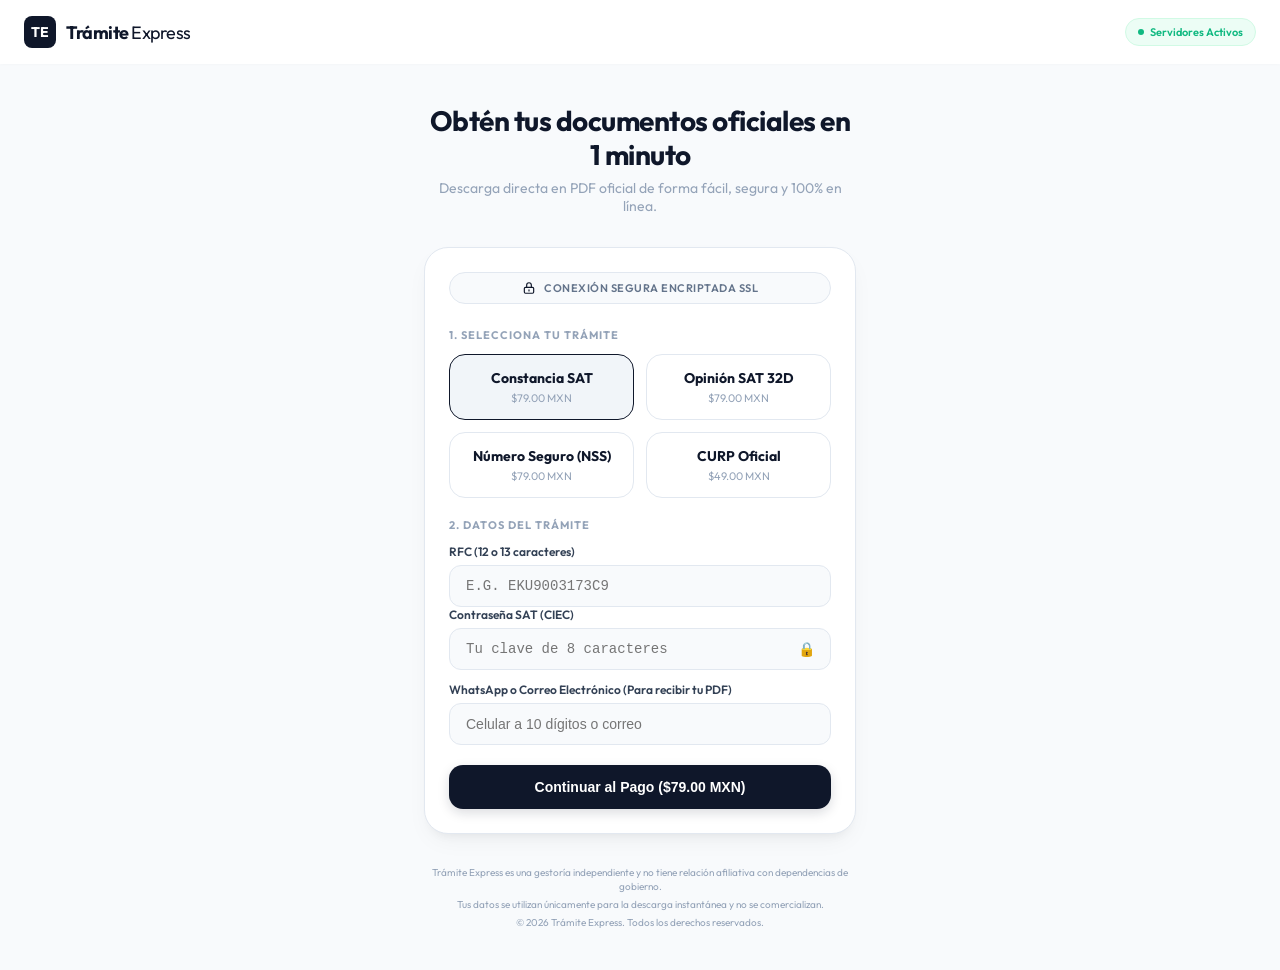
==== commit 10d9ca28: "Pivot B2C brand to Trámite Express, expanding to NSS (IMSS) and CURP options with dynamic form field" ====
--- a/sat_express/frontend/index.html
+++ b/sat_express/frontend/index.html
@@ -3,7 +3,7 @@
 <head>
     <meta charset="UTF-8">
     <meta name="viewport" content="width=device-width, initial-scale=1.0">
-    <title>SAT Express - Descarga tu Constancia de Situación Fiscal al instante</title>
+    <title>Trámite Express - Descarga tus documentos oficiales al instante</title>
     <link href="https://fonts.googleapis.com/css2?family=Outfit:wght@300;400;600;700&display=swap" rel="stylesheet">
     <link rel="stylesheet" href="styles.css">
 </head>
@@ -13,12 +13,12 @@
     <header class="header">
         <div class="header-container">
             <div class="logo-area">
-                <div class="logo-icon">SE</div>
-                <span class="logo-text">SAT <span class="logo-subtext">Express</span></span>
+                <div class="logo-icon">TE</div>
+                <span class="logo-text">Trámite <span class="logo-subtext">Express</span></span>
             </div>
             <div class="status-badge">
                 <span class="status-dot"></span>
-                Servidor SAT Conectado
+                Servidores Activos
             </div>
         </div>
     </header>
@@ -28,8 +28,8 @@
         
         <!-- Welcome Hero -->
         <div class="hero" id="hero-header">
-            <h1>Obtén tu Constancia en 1 minuto</h1>
-            <p>Sin filas, sin hacer filas y 100% en línea. Descarga oficial en PDF.</p>
+            <h1>Obtén tus documentos oficiales en 1 minuto</h1>
+            <p>Descarga directa en PDF oficial de forma fácil, segura y 100% en línea.</p>
         </div>
 
         <!-- Wizard Card -->
@@ -38,14 +38,14 @@
             <!-- Secure Badge Banner -->
             <div class="secure-banner">
                 <svg class="icon-secure" fill="none" stroke="currentColor" viewBox="0 0 24 24"><path stroke-linecap="round" stroke-linejoin="round" stroke-width="2" d="M12 15v2m-6 4h12a2 2 0 002-2v-6a2 2 0 00-2-2H6a2 2 0 00-2 2v6a2 2 0 002 2zm10-10V7a4 4 0 00-8 0v4h8z"/></svg>
-                Encriptación Grado Bancario AES-256
+                Conexión Segura Encriptada SSL
             </div>
 
             <!-- Step 1: Select Document and Info -->
             <div id="step-form" class="step-container">
                 <div class="form-group">
                     <label class="group-title">1. Selecciona tu Trámite</label>
-                    <div class="grid-options">
+                    <div class="grid-options-4">
                         <label class="select-option active" id="label-csf">
                             <input type="radio" name="doc_type" value="csf" checked onchange="toggleDocType('csf')">
                             <span class="option-title">Constancia SAT</span>
@@ -53,35 +53,53 @@
                         </label>
                         <label class="select-option" id="label-opinion">
                             <input type="radio" name="doc_type" value="opinion" onchange="toggleDocType('opinion')">
-                            <span class="option-title">Opinión 32-D</span>
+                            <span class="option-title">Opinión SAT 32D</span>
                             <span class="option-price">$79.00 MXN</span>
+                        </label>
+                        <label class="select-option" id="label-nss">
+                            <input type="radio" name="doc_type" value="nss" onchange="toggleDocType('nss')">
+                            <span class="option-title">Número Seguro (NSS)</span>
+                            <span class="option-price">$79.00 MXN</span>
+                        </label>
+                        <label class="select-option" id="label-curp">
+                            <input type="radio" name="doc_type" value="curp" onchange="toggleDocType('curp')">
+                            <span class="option-title">CURP Oficial</span>
+                            <span class="option-price">$49.00 MXN</span>
                         </label>
                     </div>
                 </div>
 
                 <div class="form-group">
-                    <label class="group-title">2. Datos de Acceso SAT</label>
+                    <label class="group-title">2. Datos del Trámite</label>
                     
-                    <div class="input-field">
-                        <label>RFC (12 o 13 caracteres)</label>
-                        <input type="text" id="user-rfc" placeholder="e.g. EKU9003173C9" maxlength="13" class="input-text uppercase font-mono">
+                    <!-- Dynamic SAT Fields -->
+                    <div id="sat-fields" class="space-y-4">
+                        <div class="input-field">
+                            <label>RFC (12 o 13 caracteres)</label>
+                            <input type="text" id="user-rfc" placeholder="e.g. EKU9003173C9" maxlength="13" class="input-text uppercase font-mono">
+                        </div>
+                        <div class="input-field">
+                            <label>Contraseña SAT (CIEC)</label>
+                            <div class="password-wrapper">
+                                <input type="password" id="user-ciec" placeholder="Tu clave de 8 caracteres" class="input-text font-mono">
+                                <span class="lock-icon">🔒</span>
+                            </div>
+                        </div>
+                    </div>
+
+                    <!-- Dynamic CURP / NSS Fields (Hidden by default, shown for NSS/CURP) -->
+                    <div id="curp-fields" class="input-field hidden">
+                        <label>CURP (18 caracteres)</label>
+                        <input type="text" id="user-curp" placeholder="e.g. LOZR831024HDFLNR09" maxlength="18" class="input-text uppercase font-mono">
                     </div>
                     
                     <div class="input-field">
-                        <label>Contraseña SAT (CIEC)</label>
-                        <div class="password-wrapper">
-                            <input type="password" id="user-ciec" placeholder="Tu clave de 8 caracteres" class="input-text font-mono">
-                            <span class="lock-icon">🔒</span>
-                        </div>
-                    </div>
-                    
-                    <div class="input-field">
-                        <label>Correo Electrónico (Para enviar tu PDF)</label>
-                        <input type="email" id="user-email" placeholder="ejemplo@correo.com" class="input-text">
+                        <label>WhatsApp o Correo Electrónico (Para recibir tu PDF)</label>
+                        <input type="text" id="user-delivery" placeholder="Celular a 10 dígitos o correo" class="input-text">
                     </div>
                 </div>
 
-                <button onclick="startOrder()" class="btn btn-primary">
+                <button onclick="startOrder()" class="btn btn-primary" id="btn-submit-order">
                     Continuar al Pago ($79.00 MXN)
                 </button>
             </div>
@@ -92,18 +110,18 @@
                     <svg class="icon-large" fill="none" stroke="currentColor" viewBox="0 0 24 24"><path stroke-linecap="round" stroke-linejoin="round" stroke-width="2" d="M3 10h18M7 15h1m4 0h1m-7 4h12a3 3 0 003-3V8a3 3 0 00-3-3H6a3 3 0 00-3 3v8a3 3 0 003 3z"/></svg>
                 </div>
                 <div class="step-header">
-                    <h3>Pago Seguro SAT Express</h3>
+                    <h3>Pago Seguro Trámite Express</h3>
                     <p>Simulación de pago integrado de Stripe para la demo.</p>
                 </div>
                 
                 <div class="summary-box font-mono">
                     <div class="summary-row"><span class="label">Concepto:</span><span class="val font-bold" id="pay-concept">Descarga Constancia</span></div>
-                    <div class="summary-row"><span class="label">Importe:</span><span class="val text-emerald font-bold">$79.00 MXN</span></div>
-                    <div class="summary-row"><span class="label">RFC:</span><span class="val" id="pay-rfc">EKU9003173C9</span></div>
+                    <div class="summary-row"><span class="label">Importe:</span><span class="val text-emerald font-bold" id="pay-amount">$79.00 MXN</span></div>
+                    <div class="summary-row"><span class="label">Identificador:</span><span class="val" id="pay-identifier">EKU9003173C9</span></div>
                 </div>
 
                 <div class="action-buttons">
-                    <button onclick="triggerPayment()" class="btn btn-success">
+                    <button onclick="triggerPayment()" class="btn btn-success" id="btn-pay-simulate">
                         Simular Pago Exitoso ($79.00)
                     </button>
                     <button onclick="cancelPayment()" class="btn btn-link">
@@ -117,7 +135,7 @@
                 <div class="spinner"></div>
                 
                 <div class="step-header">
-                    <h3 id="progress-title">Conectando con el SAT...</h3>
+                    <h3 id="progress-title">Conectando con el Servidor...</h3>
                     <p id="progress-desc">Iniciando sesión segura en los servidores oficiales.</p>
                 </div>
                 
@@ -133,13 +151,13 @@
                 </div>
                 <div class="step-header">
                     <h3>¡Documento Listo para Descarga!</h3>
-                    <p>El robot del SAT obtuvo tu PDF oficial con éxito.</p>
+                    <p>El robot oficial obtuvo tu PDF con éxito.</p>
                 </div>
 
                 <div class="summary-box font-mono">
-                    <div class="summary-row"><span class="label">RFC consultado:</span><span class="val" id="success-rfc">EKU9003173C9</span></div>
+                    <div class="summary-row"><span class="label">Identificador:</span><span class="val" id="success-identifier">EKU9003173C9</span></div>
                     <div class="summary-row"><span class="label">Documento:</span><span class="val font-bold" id="success-doc">Constancia Fiscal</span></div>
-                    <div class="summary-row"><span class="label">Estatus SAT:</span><span class="val text-emerald font-bold">DESCARGADO</span></div>
+                    <div class="summary-row"><span class="label">Estatus:</span><span class="val text-emerald font-bold">DESCARGADO</span></div>
                 </div>
 
                 <div class="action-buttons">
@@ -157,9 +175,9 @@
 
         <!-- Footer / Privacy -->
         <footer class="footer">
-            <p>SAT Express no tiene relación con el Servicio de Administración Tributaria.</p>
-            <p>Tus datos de acceso (CIEC) se utilizan únicamente para la consulta instantánea y no se almacenan.</p>
-            <p>&copy; 2026 SAT Express. Todos los derechos reservados.</p>
+            <p>Trámite Express es una gestoría independiente y no tiene relación afiliativa con dependencias de gobierno.</p>
+            <p>Tus datos se utilizan únicamente para la descarga instantánea y no se comercializan.</p>
+            <p>&copy; 2026 Trámite Express. Todos los derechos reservados.</p>
         </footer>
 
     </main>
--- a/sat_express/frontend/styles.css
+++ b/sat_express/frontend/styles.css
@@ -200,6 +200,12 @@
 }
 
 /* Custom Radio Option Grid */
+.grid-options-4 {
+    display: grid;
+    grid-template-columns: 1fr 1fr;
+    gap: 12px;
+}
+
 .grid-options {
     display: grid;
     grid-template-columns: 1fr 1fr;
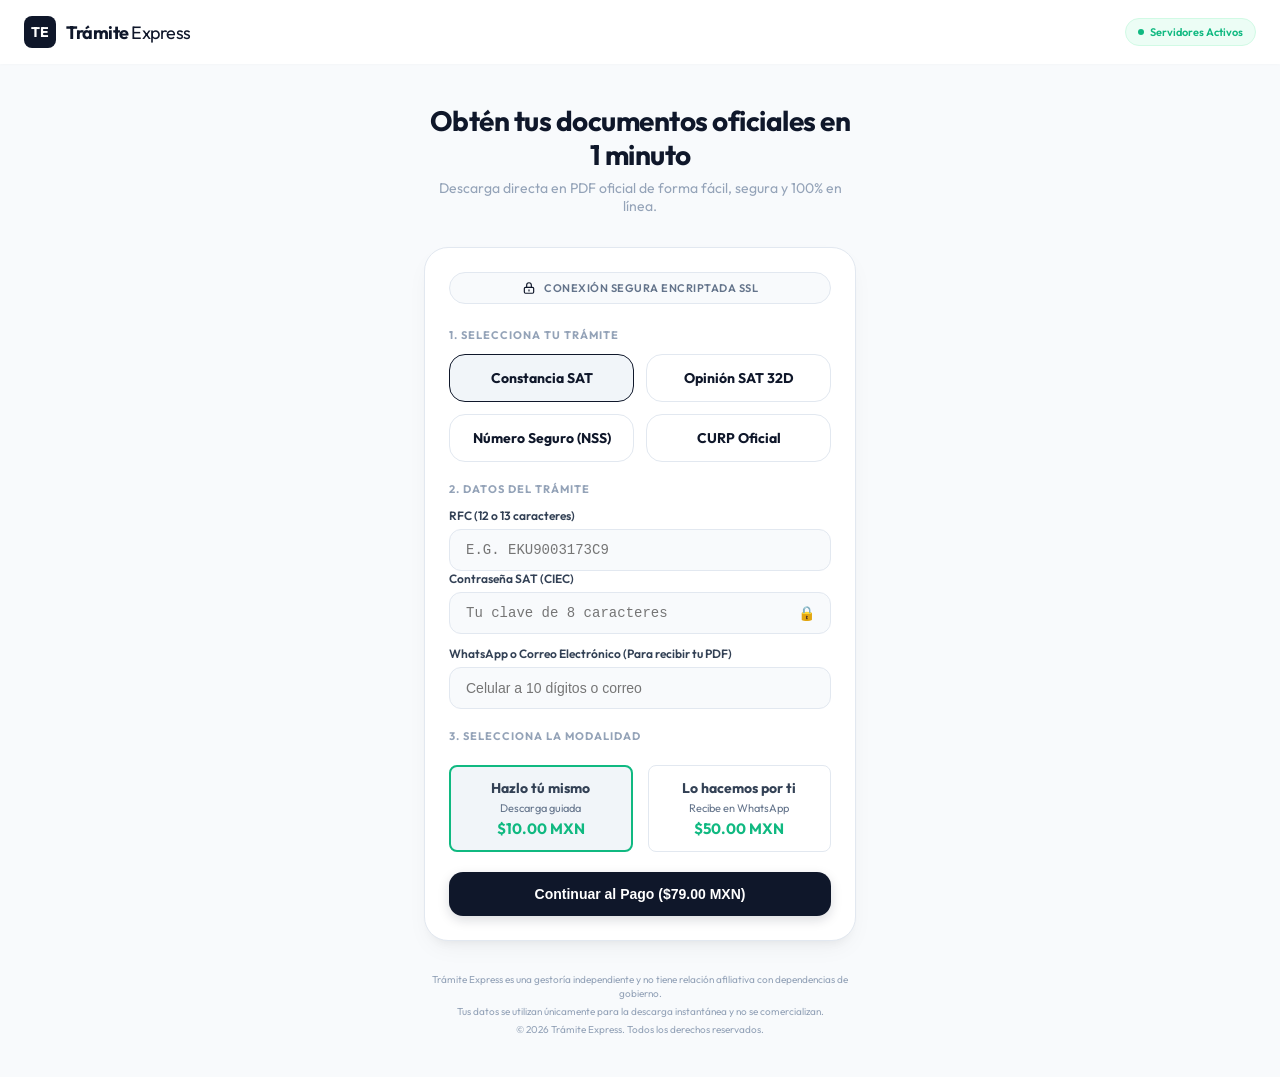
==== commit d812df07: "Implement zero-cost assisted model: $10 self-service guide and $50 full management admin panel with " ====
--- a/sat_express/frontend/index.html
+++ b/sat_express/frontend/index.html
@@ -49,22 +49,22 @@
                         <label class="select-option active" id="label-csf">
                             <input type="radio" name="doc_type" value="csf" checked onchange="toggleDocType('csf')">
                             <span class="option-title">Constancia SAT</span>
-                            <span class="option-price">$79.00 MXN</span>
+                            
                         </label>
                         <label class="select-option" id="label-opinion">
                             <input type="radio" name="doc_type" value="opinion" onchange="toggleDocType('opinion')">
                             <span class="option-title">Opinión SAT 32D</span>
-                            <span class="option-price">$79.00 MXN</span>
+                            
                         </label>
                         <label class="select-option" id="label-nss">
                             <input type="radio" name="doc_type" value="nss" onchange="toggleDocType('nss')">
                             <span class="option-title">Número Seguro (NSS)</span>
-                            <span class="option-price">$79.00 MXN</span>
+                            
                         </label>
                         <label class="select-option" id="label-curp">
                             <input type="radio" name="doc_type" value="curp" onchange="toggleDocType('curp')">
                             <span class="option-title">CURP Oficial</span>
-                            <span class="option-price">$49.00 MXN</span>
+                            
                         </label>
                     </div>
                 </div>
@@ -99,6 +99,25 @@
                     </div>
                 </div>
 
+                
+                <div class="form-group">
+                    <label class="group-title">3. Selecciona la Modalidad</label>
+                    <div style="display: grid; grid-template-columns: 1fr 1fr; gap: 15px; margin-top: 10px;">
+                        <label class="select-option active" id="label-mode-diy" style="padding: 12px; border-radius: 8px; border: 2px solid #10b981; cursor: pointer; text-align: center; display: flex; flex-direction: column; gap: 4px;">
+                            <input type="radio" name="service_mode" value="diy" checked onchange="toggleServiceMode('diy')">
+                            <span style="font-weight: 700; font-size: 14px;">Hazlo tú mismo</span>
+                            <span style="color: #64748b; font-size: 11px;">Descarga guiada</span>
+                            <span style="font-weight: 700; color: #10b981; font-size: 15px;">$10.00 MXN</span>
+                        </label>
+                        <label class="select-option" id="label-mode-full" style="padding: 12px; border-radius: 8px; border: 1px solid #e2e8f0; cursor: pointer; text-align: center; display: flex; flex-direction: column; gap: 4px;">
+                            <input type="radio" name="service_mode" value="full" onchange="toggleServiceMode('full')">
+                            <span style="font-weight: 700; font-size: 14px;">Lo hacemos por ti</span>
+                            <span style="color: #64748b; font-size: 11px;">Recibe en WhatsApp</span>
+                            <span style="font-weight: 700; color: #10b981; font-size: 15px;">$50.00 MXN</span>
+                        </label>
+                    </div>
+                </div>
+
                 <button onclick="startOrder()" class="btn btn-primary" id="btn-submit-order">
                     Continuar al Pago ($79.00 MXN)
                 </button>
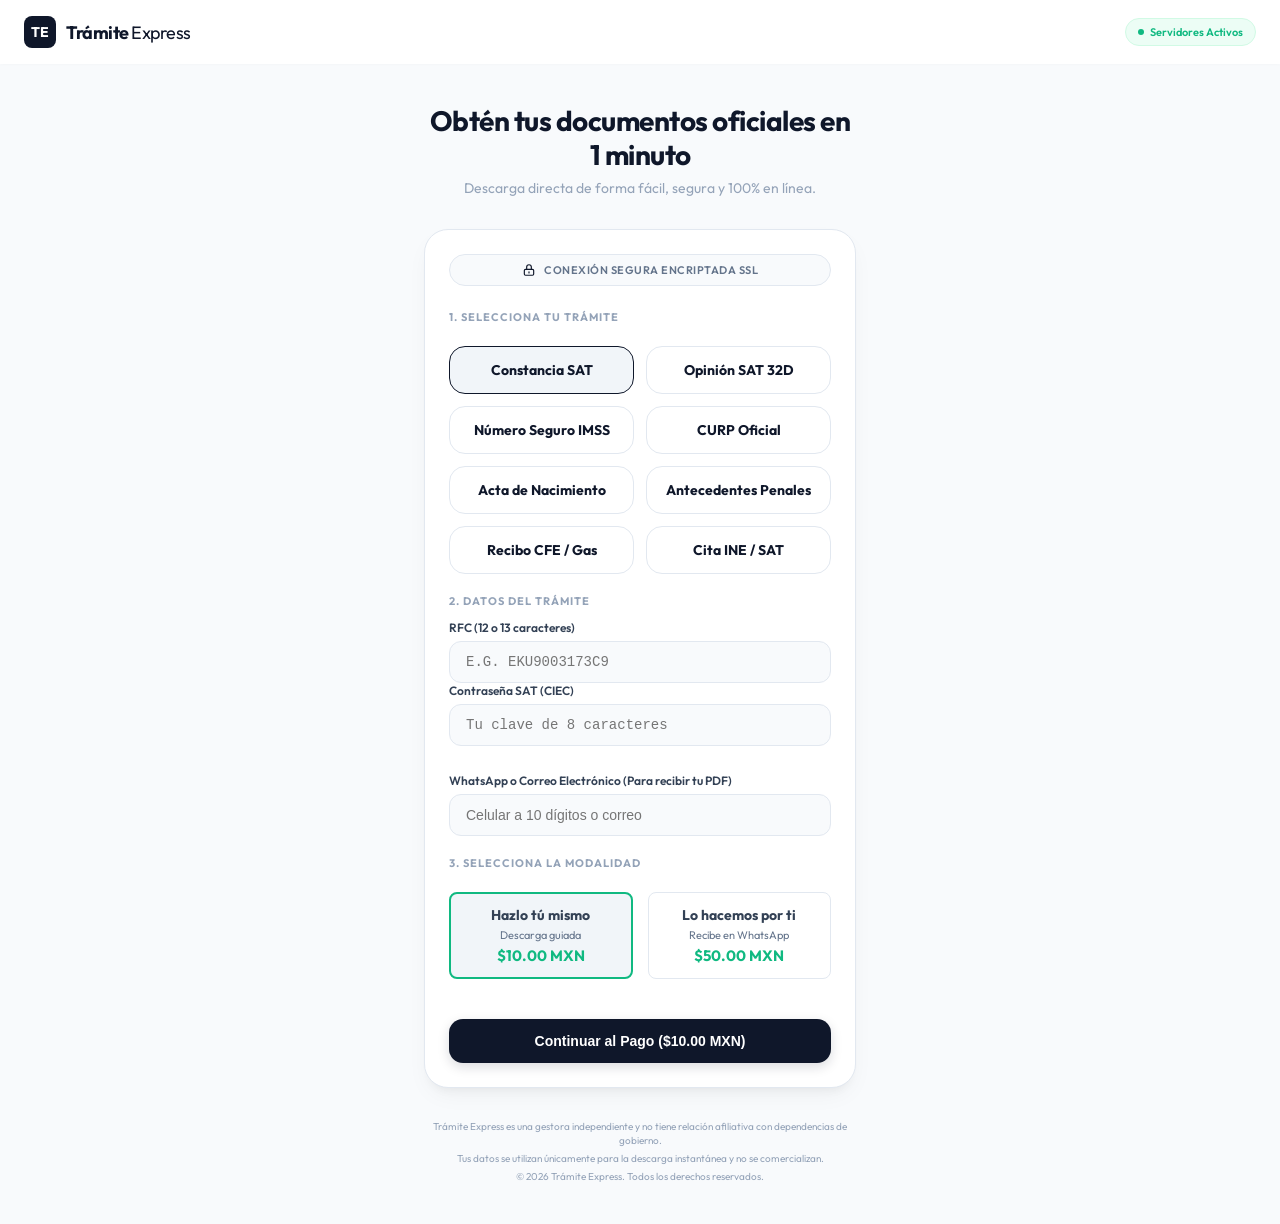
==== commit 53bf23f4: "Expand frontends to support all 8 services (citas, penales, cfe, actas) with dynamic forms and searc" ====
--- a/sat_express/frontend/index.html
+++ b/sat_express/frontend/index.html
@@ -3,9 +3,40 @@
 <head>
     <meta charset="UTF-8">
     <meta name="viewport" content="width=device-width, initial-scale=1.0">
-    <title>Trámite Express - Descarga tus documentos oficiales al instante</title>
+    <title>Trámite Express - Gestoría Semiautomática de Trámites Oficiales</title>
     <link href="https://fonts.googleapis.com/css2?family=Outfit:wght@300;400;600;700&display=swap" rel="stylesheet">
     <link rel="stylesheet" href="styles.css">
+    <style>
+        .grid-options-8 {
+            display: grid;
+            grid-template-columns: repeat(auto-fit, minmax(180px, 1fr));
+            gap: 12px;
+            margin-top: 10px;
+        }
+        
+        .mode-container {
+            display: grid;
+            grid-template-columns: 1fr 1fr;
+            gap: 15px;
+            margin-top: 10px;
+        }
+
+        .checkbox-container {
+            display: flex;
+            align-items: center;
+            gap: 8px;
+            margin-top: 10px;
+            font-size: 13px;
+            color: var(--text-light);
+            cursor: pointer;
+        }
+
+        .checkbox-container input {
+            cursor: pointer;
+            width: 16px;
+            height: 16px;
+        }
+    </style>
 </head>
 <body>
 
@@ -29,7 +60,7 @@
         <!-- Welcome Hero -->
         <div class="hero" id="hero-header">
             <h1>Obtén tus documentos oficiales en 1 minuto</h1>
-            <p>Descarga directa en PDF oficial de forma fácil, segura y 100% en línea.</p>
+            <p>Descarga directa de forma fácil, segura y 100% en línea.</p>
         </div>
 
         <!-- Wizard Card -->
@@ -45,26 +76,38 @@
             <div id="step-form" class="step-container">
                 <div class="form-group">
                     <label class="group-title">1. Selecciona tu Trámite</label>
-                    <div class="grid-options-4">
+                    <div class="grid-options-8">
                         <label class="select-option active" id="label-csf">
                             <input type="radio" name="doc_type" value="csf" checked onchange="toggleDocType('csf')">
                             <span class="option-title">Constancia SAT</span>
-                            
                         </label>
                         <label class="select-option" id="label-opinion">
                             <input type="radio" name="doc_type" value="opinion" onchange="toggleDocType('opinion')">
                             <span class="option-title">Opinión SAT 32D</span>
-                            
                         </label>
                         <label class="select-option" id="label-nss">
                             <input type="radio" name="doc_type" value="nss" onchange="toggleDocType('nss')">
-                            <span class="option-title">Número Seguro (NSS)</span>
-                            
+                            <span class="option-title">Número Seguro IMSS</span>
                         </label>
                         <label class="select-option" id="label-curp">
                             <input type="radio" name="doc_type" value="curp" onchange="toggleDocType('curp')">
                             <span class="option-title">CURP Oficial</span>
-                            
+                        </label>
+                        <label class="select-option" id="label-acta">
+                            <input type="radio" name="doc_type" value="acta" onchange="toggleDocType('acta')">
+                            <span class="option-title">Acta de Nacimiento</span>
+                        </label>
+                        <label class="select-option" id="label-penales">
+                            <input type="radio" name="doc_type" value="penales" onchange="toggleDocType('penales')">
+                            <span class="option-title">Antecedentes Penales</span>
+                        </label>
+                        <label class="select-option" id="label-cfe">
+                            <input type="radio" name="doc_type" value="cfe" onchange="toggleDocType('cfe')">
+                            <span class="option-title">Recibo CFE / Gas</span>
+                        </label>
+                        <label class="select-option" id="label-citas">
+                            <input type="radio" name="doc_type" value="citas" onchange="toggleDocType('citas')">
+                            <span class="option-title">Cita INE / SAT</span>
                         </label>
                     </div>
                 </div>
@@ -72,7 +115,7 @@
                 <div class="form-group">
                     <label class="group-title">2. Datos del Trámite</label>
                     
-                    <!-- Dynamic SAT Fields -->
+                    <!-- Dynamic SAT Fields (RFC & CIEC) -->
                     <div id="sat-fields" class="space-y-4">
                         <div class="input-field">
                             <label>RFC (12 o 13 caracteres)</label>
@@ -82,27 +125,81 @@
                             <label>Contraseña SAT (CIEC)</label>
                             <div class="password-wrapper">
                                 <input type="password" id="user-ciec" placeholder="Tu clave de 8 caracteres" class="input-text font-mono">
-                                <span class="lock-icon">🔒</span>
+                                <span class="lock-icon"></span>
                             </div>
                         </div>
                     </div>
 
-                    <!-- Dynamic CURP / NSS Fields (Hidden by default, shown for NSS/CURP) -->
-                    <div id="curp-fields" class="input-field hidden">
-                        <label>CURP (18 caracteres)</label>
-                        <input type="text" id="user-curp" placeholder="e.g. LOZR831024HDFLNR09" maxlength="18" class="input-text uppercase font-mono">
+                    <!-- Dynamic CURP Fields -->
+                    <div id="curp-container" class="space-y-4 hidden">
+                        <div class="input-field" id="field-curp-input">
+                            <label>CURP (18 caracteres)</label>
+                            <input type="text" id="user-curp" placeholder="e.g. LOZR831024HDFLNR09" maxlength="18" class="input-text uppercase font-mono">
+                        </div>
+                        
+                        <!-- Checkbox "I don't know my CURP" -->
+                        <label class="checkbox-container" id="no-curp-toggle">
+                            <input type="checkbox" id="chk-no-curp" onchange="toggleNoCurpFields()">
+                            No me sé mi CURP (Buscar por datos personales)
+                        </label>
+
+                        <!-- Personal details search (hidden by default) -->
+                        <div id="personal-fields" class="space-y-4 hidden" style="border-left: 2px solid var(--accent); padding-left: 15px; margin-top: 10px;">
+                            <div class="input-field">
+                                <label>Nombre(s)</label>
+                                <input type="text" id="user-name" placeholder="Nombre completo" class="input-text uppercase">
+                            </div>
+                            <div class="input-field">
+                                <label>Primer Apellido</label>
+                                <input type="text" id="user-paterno" placeholder="Apellido paterno" class="input-text uppercase">
+                            </div>
+                            <div class="input-field">
+                                <label>Segundo Apellido</label>
+                                <input type="text" id="user-materno" placeholder="Apellido materno" class="input-text uppercase">
+                            </div>
+                            <div class="grid-options-2" style="display:grid; grid-template-columns: 1fr 1fr; gap:10px;">
+                                <div class="input-field">
+                                    <label>Fecha de Nacimiento</label>
+                                    <input type="date" id="user-birthdate" class="input-text">
+                                </div>
+                                <div class="input-field">
+                                    <label>Sexo</label>
+                                    <select id="user-gender" class="input-text" style="height:48px; border-radius:8px; border:1px solid var(--border); padding:0 12px; background:var(--white);">
+                                        <option value="H">Hombre</option>
+                                        <option value="M">Mujer</option>
+                                    </select>
+                                </div>
+                            </div>
+                            <div class="input-field">
+                                <label>Estado de Nacimiento</label>
+                                <select id="user-state" class="input-text" style="height:48px; border-radius:8px; border:1px solid var(--border); padding:0 12px; background:var(--white);">
+                                    <option value="SL">San Luis Potosí</option>
+                                    <option value="DF">Ciudad de México</option>
+                                    <option value="NE">Nuevo León</option>
+                                    <option value="MX">Estado de México</option>
+                                    <option value="GT">Guanajuato</option>
+                                    <option value="JC">Jalisco</option>
+                                    <option value="PU">Puebla</option>
+                                </select>
+                            </div>
+                        </div>
+                    </div>
+
+                    <!-- Dynamic Utility Bill Fields (CFE/Gas) -->
+                    <div id="utility-fields" class="input-field hidden">
+                        <label>Número de Servicio (12 dígitos en tu recibo)</label>
+                        <input type="text" id="user-utility" placeholder="e.g. 102938475610" maxlength="12" class="input-text font-mono">
                     </div>
                     
-                    <div class="input-field">
+                    <div class="input-field" style="margin-top: 15px;">
                         <label>WhatsApp o Correo Electrónico (Para recibir tu PDF)</label>
                         <input type="text" id="user-delivery" placeholder="Celular a 10 dígitos o correo" class="input-text">
                     </div>
                 </div>
 
-                
                 <div class="form-group">
                     <label class="group-title">3. Selecciona la Modalidad</label>
-                    <div style="display: grid; grid-template-columns: 1fr 1fr; gap: 15px; margin-top: 10px;">
+                    <div class="mode-container">
                         <label class="select-option active" id="label-mode-diy" style="padding: 12px; border-radius: 8px; border: 2px solid #10b981; cursor: pointer; text-align: center; display: flex; flex-direction: column; gap: 4px;">
                             <input type="radio" name="service_mode" value="diy" checked onchange="toggleServiceMode('diy')">
                             <span style="font-weight: 700; font-size: 14px;">Hazlo tú mismo</span>
@@ -118,8 +215,8 @@
                     </div>
                 </div>
 
-                <button onclick="startOrder()" class="btn btn-primary" id="btn-submit-order">
-                    Continuar al Pago ($79.00 MXN)
+                <button onclick="startOrder()" class="btn btn-primary" id="btn-submit-order" style="margin-top: 20px;">
+                    Continuar al Pago ($10.00 MXN)
                 </button>
             </div>
 
@@ -135,13 +232,13 @@
                 
                 <div class="summary-box font-mono">
                     <div class="summary-row"><span class="label">Concepto:</span><span class="val font-bold" id="pay-concept">Descarga Constancia</span></div>
-                    <div class="summary-row"><span class="label">Importe:</span><span class="val text-emerald font-bold" id="pay-amount">$79.00 MXN</span></div>
+                    <div class="summary-row"><span class="label">Importe:</span><span class="val text-emerald font-bold" id="pay-amount">$10.00 MXN</span></div>
                     <div class="summary-row"><span class="label">Identificador:</span><span class="val" id="pay-identifier">EKU9003173C9</span></div>
                 </div>
 
                 <div class="action-buttons">
                     <button onclick="triggerPayment()" class="btn btn-success" id="btn-pay-simulate">
-                        Simular Pago Exitoso ($79.00)
+                        Simular Pago Exitoso
                     </button>
                     <button onclick="cancelPayment()" class="btn btn-link">
                         Regresar
@@ -154,8 +251,8 @@
                 <div class="spinner"></div>
                 
                 <div class="step-header">
-                    <h3 id="progress-title">Conectando con el Servidor...</h3>
-                    <p id="progress-desc">Iniciando sesión segura en los servidores oficiales.</p>
+                    <h3 id="progress-title">Procesando Solicitud...</h3>
+                    <p id="progress-desc">Guardando tus datos fiscales de forma encriptada.</p>
                 </div>
                 
                 <div class="progress-track">
@@ -169,18 +266,18 @@
                     <svg class="icon-large" fill="none" stroke="currentColor" viewBox="0 0 24 24"><path stroke-linecap="round" stroke-linejoin="round" stroke-width="2" d="M5 13l4 4L19 7"/></svg>
                 </div>
                 <div class="step-header">
-                    <h3>¡Documento Listo para Descarga!</h3>
-                    <p>El robot oficial obtuvo tu PDF con éxito.</p>
+                    <h3>Solicitud Recibida con Éxito!</h3>
+                    <p id="success-message">Nuestro equipo procesará tu documento en 5 minutos y te lo enviará por WhatsApp.</p>
                 </div>
 
                 <div class="summary-box font-mono">
                     <div class="summary-row"><span class="label">Identificador:</span><span class="val" id="success-identifier">EKU9003173C9</span></div>
                     <div class="summary-row"><span class="label">Documento:</span><span class="val font-bold" id="success-doc">Constancia Fiscal</span></div>
-                    <div class="summary-row"><span class="label">Estatus:</span><span class="val text-emerald font-bold">DESCARGADO</span></div>
+                    <div class="summary-row"><span class="label">Estatus:</span><span class="val text-emerald font-bold" id="success-status">PENDIENTE</span></div>
                 </div>
 
                 <div class="action-buttons">
-                    <button onclick="downloadResultPdf()" class="btn btn-primary btn-icon">
+                    <button onclick="downloadResultPdf()" class="btn btn-primary btn-icon" id="btn-success-download">
                         <svg class="icon-small" fill="none" stroke="currentColor" viewBox="0 0 24 24"><path stroke-linecap="round" stroke-linejoin="round" stroke-width="2" d="M4 16v1a3 3 0 003 3h10a3 3 0 003-3v-1m-4-4l-4 4m0 0l-4-4m4 4V4"/></svg>
                         Descargar PDF Oficial
                     </button>
@@ -194,7 +291,7 @@
 
         <!-- Footer / Privacy -->
         <footer class="footer">
-            <p>Trámite Express es una gestoría independiente y no tiene relación afiliativa con dependencias de gobierno.</p>
+            <p>Trámite Express es una gestora independiente y no tiene relación afiliativa con dependencias de gobierno.</p>
             <p>Tus datos se utilizan únicamente para la descarga instantánea y no se comercializan.</p>
             <p>&copy; 2026 Trámite Express. Todos los derechos reservados.</p>
         </footer>
